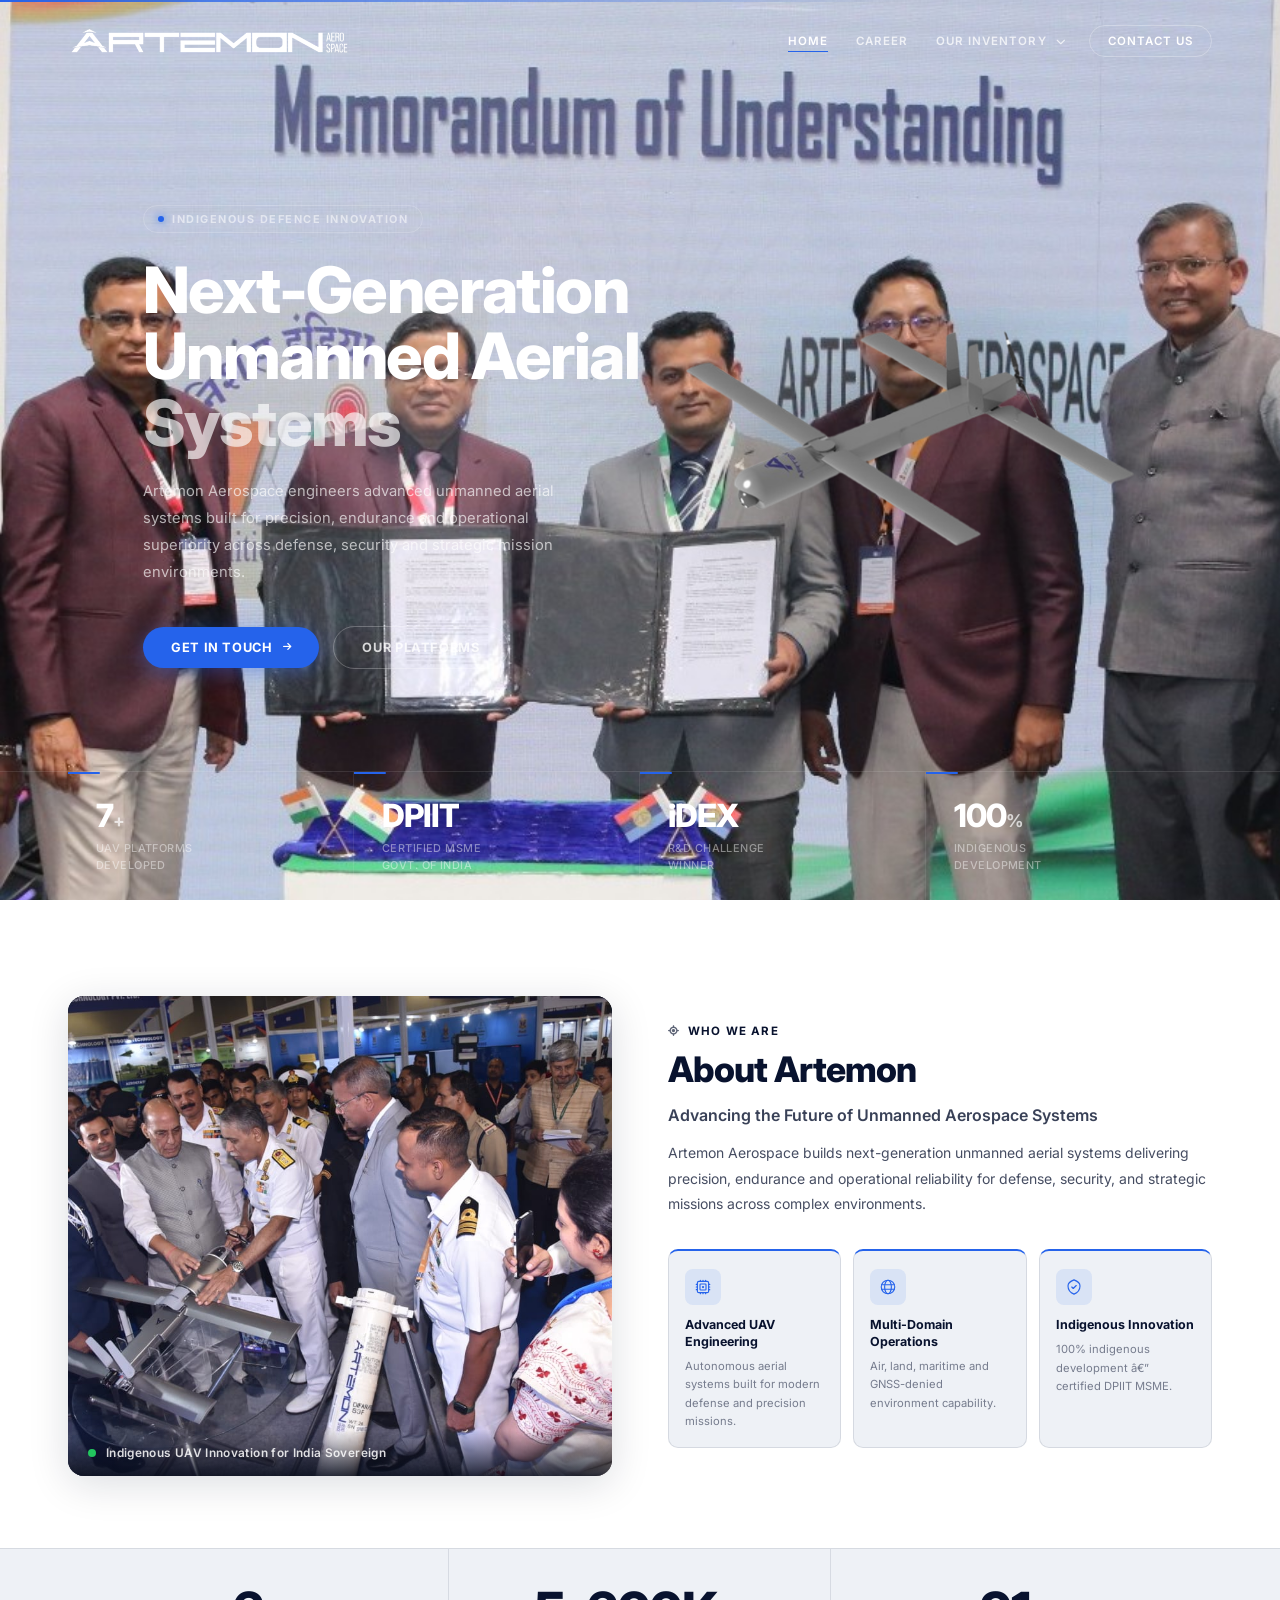
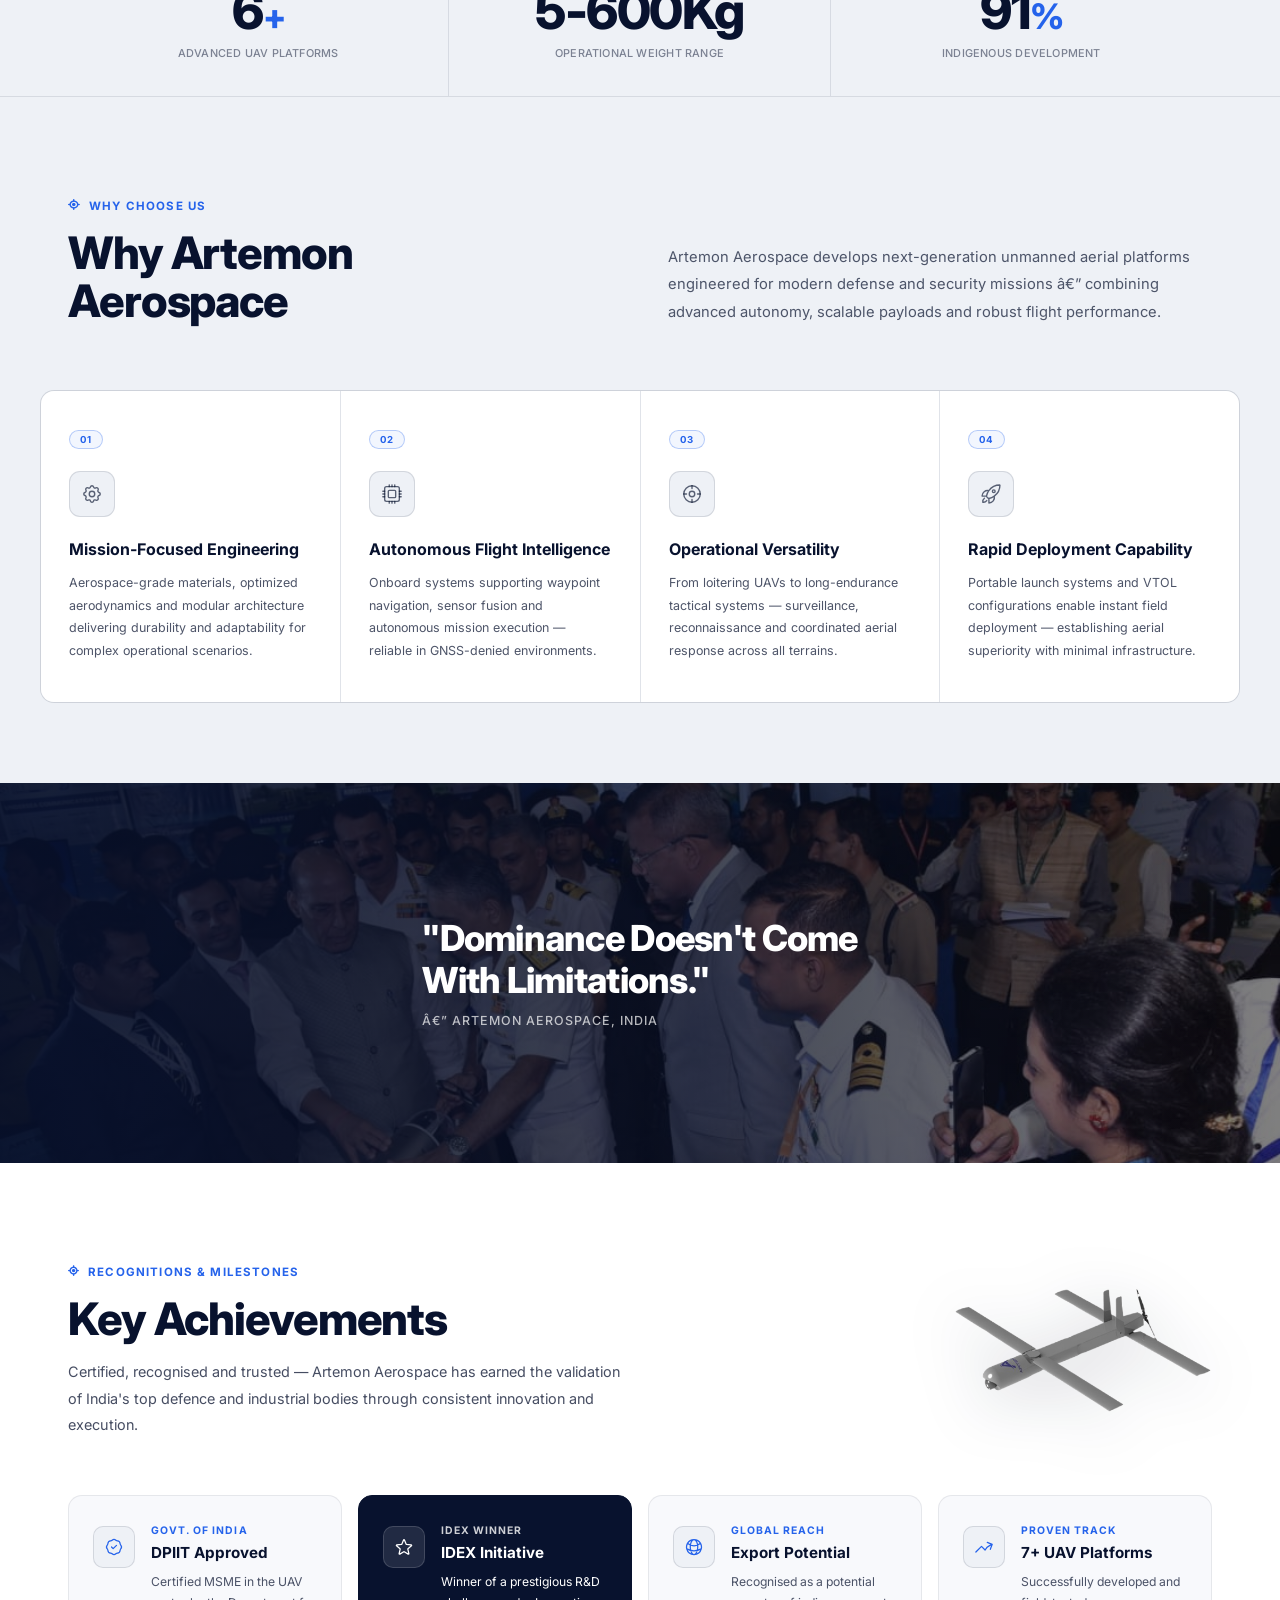
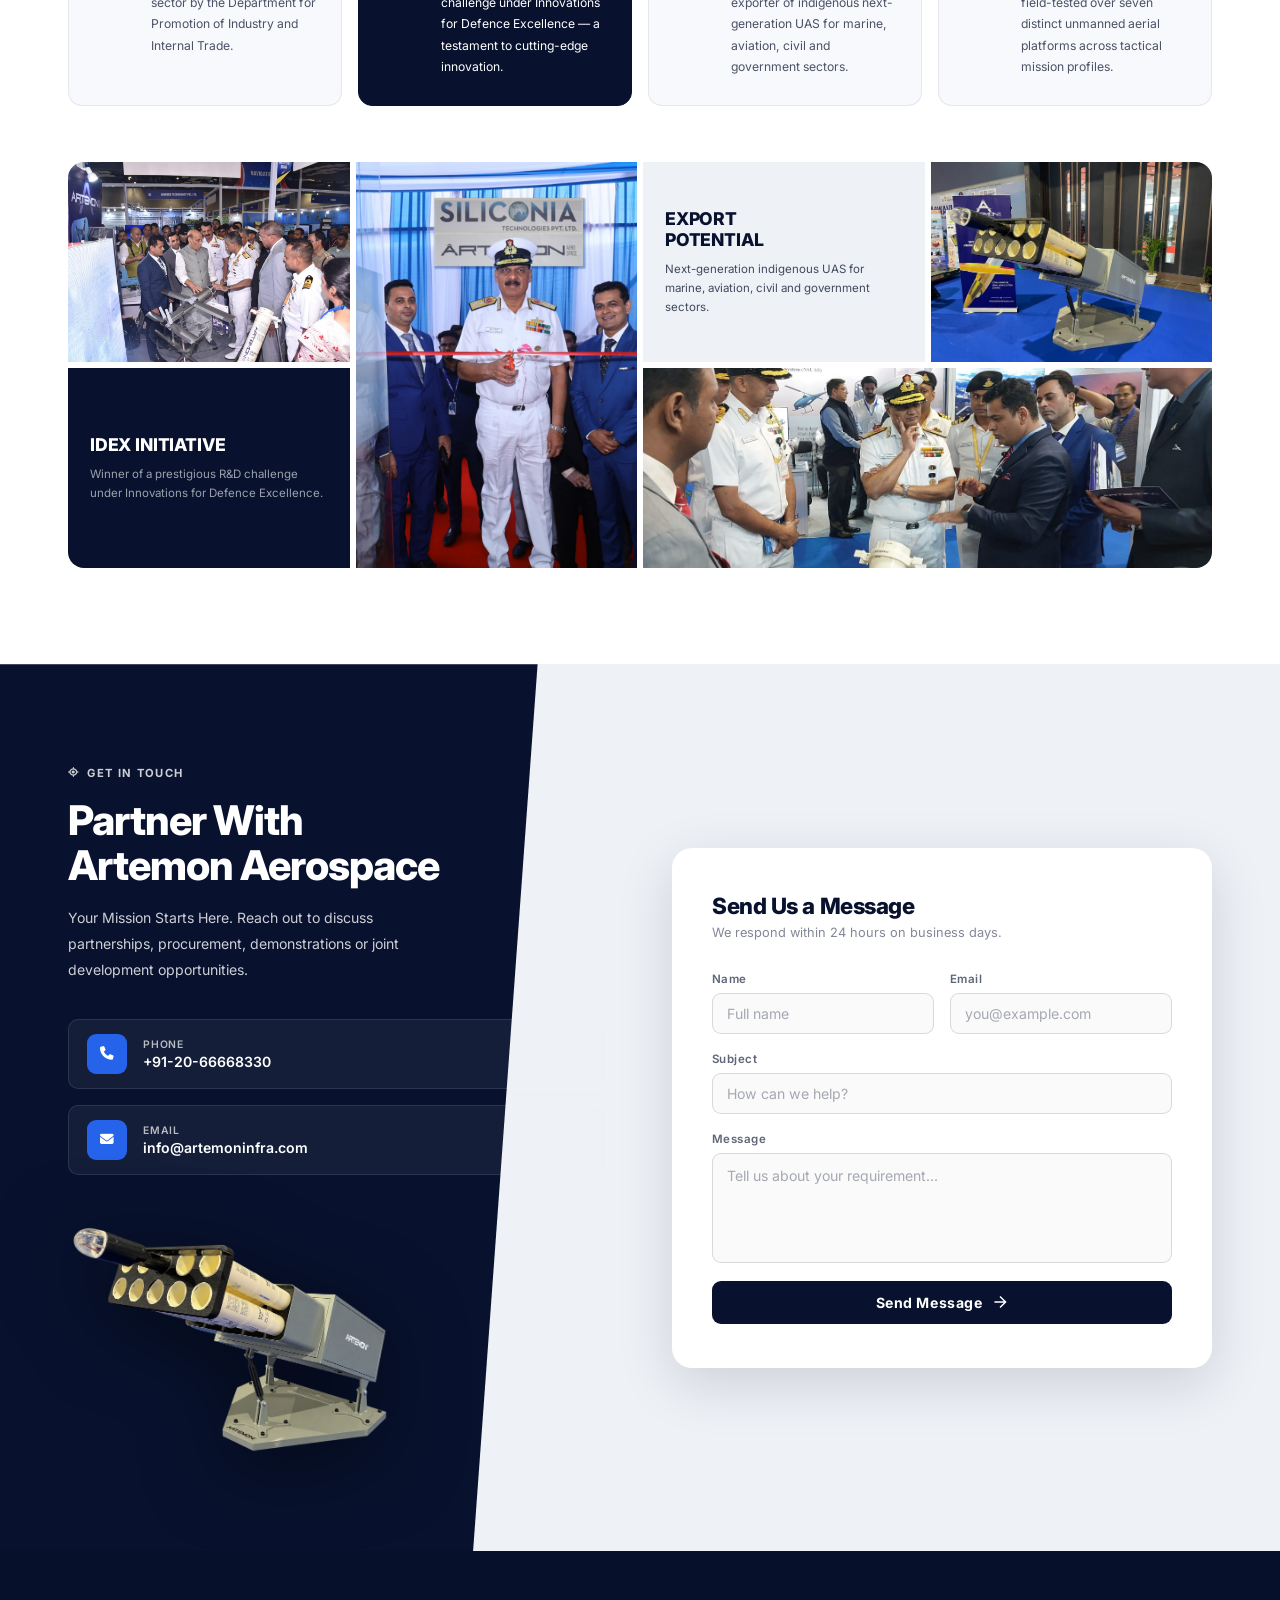
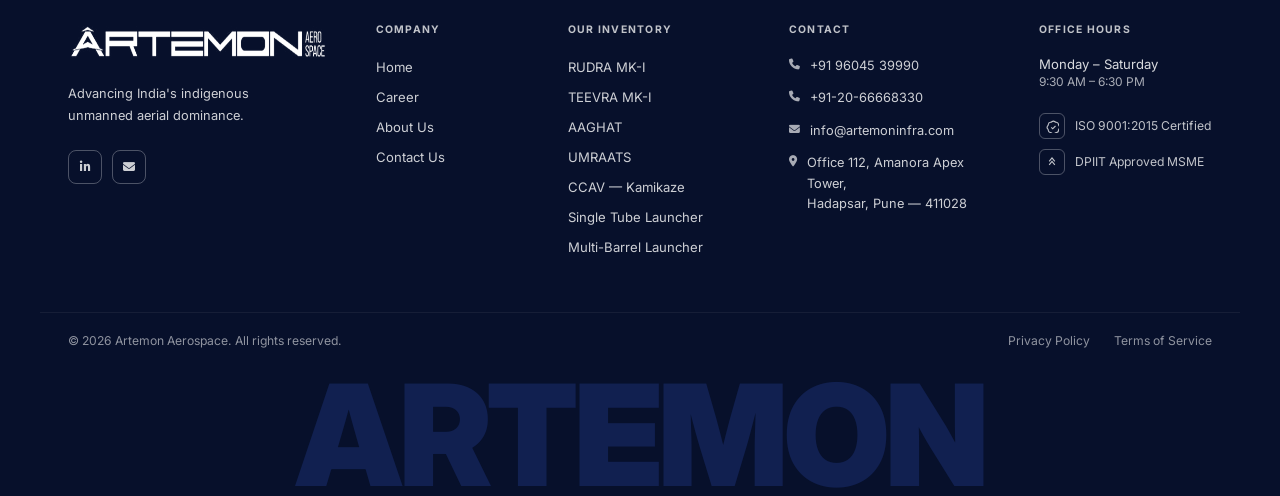
==== index.html @ fd41c972 "upload all data" ====
﻿<!DOCTYPE html>
<html lang="en">
<head>
  <meta charset="UTF-8">
  <meta name="viewport" content="width=device-width, initial-scale=1.0">
  <title>Artemon Aerospace â€“ Dominance Doesn't come with Limitations</title>
  <link rel="stylesheet" href="style.css">
  <link rel="stylesheet" href="https://cdn.jsdelivr.net/npm/swiper@11/swiper-bundle.min.css">
  <link rel="stylesheet" href="https://cdnjs.cloudflare.com/ajax/libs/font-awesome/6.5.0/css/all.min.css">
  <link href="https://fonts.googleapis.com/css2?family=Inter:wght@300;400;500;600;700;800&display=swap" rel="stylesheet">
</head>
<body>

  <!-- =========================================
       HEADER
       ========================================= -->
  <header class="site-header" id="siteHeader">

    <!-- Thin accent stripe at very top -->
    <div class="header-stripe"></div>

    <div class="container header-inner">

      <!-- Logo â€” always white version on dark header -->
      <a href="#home" class="site-logo">
        <img src="assets/images/logo-white.png"
             alt="Artemon Aerospace"
             onerror="this.src='assets/images/logo-light.png'">
      </a>

      <!-- Hamburger (mobile) -->
      <button class="hamburger" id="hamburger" aria-label="Toggle navigation">
        <span></span>
        <span></span>
        <span></span>
      </button>

      <nav class="main-nav">
        <ul class="nav-list" id="navList">
          <li><a href="#home"    class="nav-a active">HOME</a></li>
          <li><a href="#"        class="nav-a">CAREER</a></li>
          <li class="has-drop">
            <a href="#" class="nav-a drop-trigger">
              OUR INVENTORY <i class="fas fa-chevron-down"></i>
            </a>
            <ul class="drop-menu">
              <li><a href="#">TEEVRA MK â€“ I</a></li>
              <li><a href="#">RUDRA MK-I</a></li>
              <li><a href="#">SINGLE TUBE PNEUMATIC LAUNCHER</a></li>
              <li><a href="#">MULTI-BARREL PNEUMATIC LAUNCHER</a></li>
              <li><a href="#">AAGHAT | 50 KG Electric VTOL UAV</a></li>
              <li><a href="#">UMRAATS</a></li>
              <li><a href="#">CCAV â€“ Kamikaze</a></li>
            </ul>
          </li>
          <li><a href="#contact" class="nav-a nav-a--cta">CONTACT US</a></li>
        </ul>
      </nav>

    </div>
  </header>

  <!-- =========================================
       HERO BANNER
       ========================================= -->
  <section class="hero" id="home">

    <!-- Background photo + layered cinematic veil -->
    <div class="hero-bg">
      <img src="https://images.unsplash.com/photo-1506905925346-21bda4d32df4?w=1920&q=85&auto=format&fit=crop"
           alt="" class="hero-bg-img"
           onerror="this.src='assets/images/hero-bg.jpg'">
      <div class="hero-veil"></div>
      <!-- <div class="hero-scanlines" aria-hidden="true"></div> -->
    </div>

    <!-- Main content row -->
    <div class="container hero-body">
      <div class="hero-text">

        <!-- Eyebrow chip â€” defense badge style -->
        <div class="hero-eyebrow">
          <span class="hero-eyebrow-dot"></span>
          INDIGENOUS DEFENCE INNOVATION
        </div>

        <h1 class="hero-h1">
          Next-Generation<br>
          Unmanned Aerial<br>
          <em>Systems</em>
        </h1>

        <p class="hero-desc">
          Artemon Aerospace engineers advanced unmanned aerial systems built for
          precision, endurance and operational superiority across defense,
          security and strategic mission environments.
        </p>

        <div class="hero-actions">
          <a href="#contact" class="hero-cta hero-cta--primary">
            Get In Touch <i class="fas fa-arrow-right"></i>
          </a>
          <a href="#about" class="hero-cta hero-cta--ghost">
            Our Platforms
          </a>
        </div>

      </div>

      <!-- Drone image â€” right side -->
      <div class="hero-drone" aria-hidden="true">
        <img src="assets/images/teevra-drone.png"
             alt="" onerror="this.style.opacity='0'">
      </div>
    </div>

    <!-- Trust stat bar â€” bottom of banner (Swiper on mobile) -->
    <div class="trust-bar">
      <div class="container">
        <div class="swiper trust-swiper">
          <div class="swiper-wrapper trust-grid">

            <div class="swiper-slide trust-item">
              <div class="trust-metric">7<span class="trust-sup">+</span></div>
              <div class="trust-label">UAV Platforms<br>Developed</div>
            </div>

            <div class="swiper-slide trust-item">
              <div class="trust-metric">DPIIT</div>
              <div class="trust-label">Certified MSME<br>Govt. of India</div>
            </div>

            <div class="swiper-slide trust-item">
              <div class="trust-metric">iDEX</div>
              <div class="trust-label">R&amp;D Challenge<br>Winner</div>
            </div>

            <div class="swiper-slide trust-item">
              <div class="trust-metric">100<span class="trust-sup">%</span></div>
              <div class="trust-label">Indigenous<br>Development</div>
            </div>

          </div>
        </div>
      </div>
    </div>

  </section>
  <!-- /hero -->


  <!-- =========================================
       ABOUT SECTION â€” Redesigned
       ========================================= -->
  <section class="about" id="about">
    <div class="container about-wrap">

      <!-- â”€â”€ LEFT: Video column â”€â”€ -->
      <div class="about-media">
        <div class="about-video-card">

          <!-- HTML5 video: autoplay + muted + loop -->
          <video class="about-video"
                 autoplay muted loop playsinline
                 poster="assets/images/why-raksha-mantri.jpg">
            <source src="assets/videos/tube-launcher.mp4" type="video/mp4">
            <!-- fallback image if video fails -->
            <img src="assets/images/why-raksha-mantri.jpg" alt="Artemon UAV Demo">
          </video>

          <!-- Badge overlay â€” bottom of video -->
          <div class="about-vid-badge">
            <span class="vid-badge-dot"></span>
            Indigenous UAV Innovation for India Sovereign
          </div>

        </div>
      </div><!-- /about-media -->


      <!-- â”€â”€ RIGHT: Content column â”€â”€ -->
      <div class="about-content">

        <div class="about-label">
          <i class="fas fa-location-crosshairs"></i>
          <span>Who We Are</span>
        </div>

        <h2 class="about-h2">About Artemon</h2>

        <h3 class="about-tagline">Advancing the Future of Unmanned Aerospace Systems</h3>

        <p class="about-body">Artemon Aerospace builds next-generation unmanned aerial systems delivering precision, endurance and operational reliability for defense, security, and strategic missions across complex environments.</p>

        <!-- 3 feature mini-cards in a grid -->
        <div class="about-cards">

          <div class="about-card">
            <div class="about-card-ico">
              <svg viewBox="0 0 24 24" fill="none" stroke="currentColor" stroke-width="1.5" stroke-linecap="round" stroke-linejoin="round">
                <rect x="4.5" y="4.5" width="15" height="15" rx="2"/>
                <path d="M8.5 4.5V3M12 4.5V3M15.5 4.5V3M8.5 21v-1.5M12 21v-1.5M15.5 21v-1.5M4.5 8.5H3M4.5 12H3M4.5 15.5H3M21 8.5h-1.5M21 12h-1.5M21 15.5h-1.5"/>
                <rect x="8" y="8" width="8" height="8" rx="1"/>
                <circle cx="12" cy="12" r="1.5" fill="currentColor" stroke="none"/>
              </svg>
            </div>
            <h5>Advanced UAV Engineering</h5>
            <p>Autonomous aerial systems built for modern defense and precision missions.</p>
          </div>

          <div class="about-card">
            <div class="about-card-ico">
              <svg viewBox="0 0 24 24" fill="none" stroke="currentColor" stroke-width="1.5" stroke-linecap="round" stroke-linejoin="round">
                <circle cx="12" cy="12" r="9"/>
                <path d="M12 3c2.485 0 4.5 4.03 4.5 9s-2.015 9-4.5 9-4.5-4.03-4.5-9 2.015-9 4.5-9z"/>
                <path d="M3.6 9h16.8M3.6 15h16.8"/>
              </svg>
            </div>
            <h5>Multi-Domain Operations</h5>
            <p>Air, land, maritime and GNSS-denied environment capability.</p>
          </div>

          <div class="about-card">
            <div class="about-card-ico">
              <svg viewBox="0 0 24 24" fill="none" stroke="currentColor" stroke-width="1.5" stroke-linecap="round" stroke-linejoin="round">
                <path d="M12 2.5C12 2.5 4 5.5 4 10.5c0 5 3.5 9 8 11 4.5-2 8-6 8-11 0-5-8-8-8-8z"/>
                <path d="M9 12l2 2 4-4"/>
              </svg>
            </div>
            <h5>Indigenous Innovation</h5>
            <p>100% indigenous development â€” certified DPIIT MSME.</p>
          </div>

        </div><!-- /about-cards -->

      </div><!-- /about-content -->

    </div><!-- /about-wrap -->

    <!-- â”€â”€ STATS ROW â”€â”€ -->
    <div class="about-stats-bar">
      <div class="container about-stats-grid">

        <div class="stat-item">
          <div class="stat-val">
            <span class="stat-num" data-target="7">7</span><span class="stat-unit">+</span>
          </div>
          <p>Advanced UAV Platforms</p>
        </div>

        <div class="stat-item">
          <div class="stat-val stat-text">5-600Kg</div>
          <p>Operational Weight Range</p>
        </div>

        <div class="stat-item">
          <div class="stat-val">
            <span class="stat-num" data-target="100">100</span><span class="stat-unit">%</span>
          </div>
          <p>Indigenous Development</p>
        </div>

      </div>
    </div>

  </section>
  <!-- /about -->


  <!-- =========================================
       WHY ARTEMON AEROSPACE â€” Redesigned
       ========================================= -->
  <section class="why" id="why">

    <!-- â”€â”€ Section header: H2 left | description right â”€â”€ -->
    <div class="container why-header">
      <div class="why-header-left">
        <div class="why-label">
          <i class="fas fa-location-crosshairs"></i>
          <span>Why Choose Us</span>
        </div>
        <h2 class="why-h2">Why Artemon<br>Aerospace</h2>
      </div>
      <div class="why-header-right">
        <p>Artemon Aerospace develops next-generation unmanned aerial platforms engineered for modern defense and security missions â€” combining advanced autonomy, scalable payloads and robust flight performance.</p>
      </div>
    </div>

    <!-- â”€â”€ 4 feature cards in horizontal row â”€â”€ -->
    <div class="container why-container">
      <div class="swiper why-swiper">
        <div class="swiper-wrapper why-cards">

          <div class="swiper-slide why-card">
            <span class="why-card-num">01</span>
            <div class="why-card-ico">
              <svg viewBox="0 0 24 24" fill="none" stroke="currentColor" stroke-width="1.5" stroke-linecap="round" stroke-linejoin="round">
                <path d="M10.325 4.317c.426-1.756 2.924-1.756 3.35 0a1.724 1.724 0 002.573 1.066c1.543-.94 3.31.826 2.37 2.37a1.724 1.724 0 001.065 2.572c1.756.426 1.756 2.924 0 3.35a1.724 1.724 0 00-1.066 2.573c.94 1.543-.826 3.31-2.37 2.37a1.724 1.724 0 00-2.572 1.065c-.426 1.756-2.924 1.756-3.35 0a1.724 1.724 0 00-2.573-1.066c-1.543.94-3.31-.826-2.37-2.37a1.724 1.724 0 00-1.065-2.572c-1.756-.426-1.756-2.924 0-3.35a1.724 1.724 0 001.066-2.573c-.94-1.543.826-3.31 2.37-2.37.996.608 2.296.07 2.572-1.065z"/>
                <circle cx="12" cy="12" r="3"/>
              </svg>
            </div>
            <h4>Mission-Focused Engineering</h4>
            <p>Aerospace-grade materials, optimized aerodynamics and modular architecture delivering durability and adaptability for complex operational scenarios.</p>
          </div>

          <div class="swiper-slide why-card">
            <span class="why-card-num">02</span>
            <div class="why-card-ico">
              <svg viewBox="0 0 24 24" fill="none" stroke="currentColor" stroke-width="1.5" stroke-linecap="round" stroke-linejoin="round">
                <rect x="4" y="4" width="16" height="16" rx="2"/>
                <rect x="8" y="8" width="8" height="8" rx="1"/>
                <path d="M9 4V2M12 4V2M15 4V2M9 22v-2M12 22v-2M15 22v-2M4 9H2M4 12H2M4 15H2M22 9h-2M22 12h-2M22 15h-2"/>
              </svg>
            </div>
            <h4>Autonomous Flight Intelligence</h4>
            <p>Onboard systems supporting waypoint navigation, sensor fusion and autonomous mission execution — reliable in GNSS-denied environments.</p>
          </div>

          <div class="swiper-slide why-card">
            <span class="why-card-num">03</span>
            <div class="why-card-ico">
              <svg viewBox="0 0 24 24" fill="none" stroke="currentColor" stroke-width="1.5" stroke-linecap="round" stroke-linejoin="round">
                <circle cx="12" cy="12" r="9"/>
                <circle cx="12" cy="12" r="3"/>
                <path d="M12 3v3M12 18v3M3 12h3M18 12h3"/>
              </svg>
            </div>
            <h4>Operational Versatility</h4>
            <p>From loitering UAVs to long-endurance tactical systems — surveillance, reconnaissance and coordinated aerial response across all terrains.</p>
          </div>

          <div class="swiper-slide why-card">
            <span class="why-card-num">04</span>
            <div class="why-card-ico">
              <svg viewBox="0 0 24 24" fill="none" stroke="currentColor" stroke-width="1.5" stroke-linecap="round" stroke-linejoin="round">
                <path d="M15.59 14.37a6 6 0 01-5.84 7.38v-4.82m5.84-2.56a14.98 14.98 0 006.16-12.12A14.98 14.98 0 009.631 8.41m5.96 5.96a14.926 14.926 0 01-5.841 2.58m-.119-8.54a6 6 0 00-7.381 5.84h4.819m2.562-5.84a14.927 14.927 0 00-2.58 5.84m2.699 2.7c-.103.021-.207.041-.311.06a15.09 15.09 0 01-2.448-2.448 14.9 14.9 0 01.06-.312m-2.24 2.39a4.493 4.493 0 00-1.757 4.306 4.493 4.493 0 004.306-1.758M16.5 9a1.5 1.5 0 11-3 0 1.5 1.5 0 013 0z"/>
              </svg>
            </div>
            <h4>Rapid Deployment Capability</h4>
            <p>Portable launch systems and VTOL configurations enable instant field deployment — establishing aerial superiority with minimal infrastructure.</p>
          </div>

        </div><!-- /swiper-wrapper -->
      </div><!-- /why-swiper -->
    </div><!-- /container -->

    <!-- â”€â”€ Full-width dramatic photo strip â”€â”€ -->
    <div class="why-photo-strip">
      <img
        src="assets/images/why-raksha-mantri.jpg"
        alt="Artemon Aerospace â€” Defence Demo"
        onerror="this.src='assets/images/hero-bg-fallback.jpg'">
      <div class="why-strip-overlay">
        <div class="container why-strip-content">
          <blockquote class="why-quote">
            "Dominance Doesn't Come<br>With Limitations."
          </blockquote>
          <p class="why-quote-sub">â€” Artemon Aerospace, India</p>
        </div>
      </div>
    </div>

  </section>
  <!-- /why -->


  <!-- =========================================
       KEY ACHIEVEMENTS
       ========================================= -->
  <section class="achieve" id="achievements">
    <div class="container achieve-header">
      <div class="achieve-header-left">
        <div class="achieve-label">
          <i class="fas fa-location-crosshairs"></i>
          <span>Recognitions &amp; Milestones</span>
        </div>
        <h2 class="achieve-h2">Key Achievements</h2>
        <p class="achieve-desc">Certified, recognised and trusted — Artemon Aerospace has earned the validation of India's top defence and industrial bodies through consistent innovation and execution.</p>
      </div>
      <div class="achieve-header-right" aria-hidden="true">
        <img class="achieve-drone"
             src="assets/images/teevra-drone.png"
             alt="TEEVRA UAV"
             onerror="this.style.opacity='0'">
      </div>
    </div>

    <!-- Achievement highlight cards -->
    <div class="container achieve-cards">

      <div class="achieve-card">
        <div class="achieve-card-ico">
          <svg viewBox="0 0 24 24" fill="none" stroke="currentColor" stroke-width="1.5" stroke-linecap="round" stroke-linejoin="round">
            <path d="M9 12l2 2 4-4M7.835 4.697a3.42 3.42 0 001.946-.806 3.42 3.42 0 014.438 0 3.42 3.42 0 001.946.806 3.42 3.42 0 013.138 3.138 3.42 3.42 0 00.806 1.946 3.42 3.42 0 010 4.438 3.42 3.42 0 00-.806 1.946 3.42 3.42 0 01-3.138 3.138 3.42 3.42 0 00-1.946.806 3.42 3.42 0 01-4.438 0 3.42 3.42 0 00-1.946-.806 3.42 3.42 0 01-3.138-3.138 3.42 3.42 0 00-.806-1.946 3.42 3.42 0 010-4.438 3.42 3.42 0 00.806-1.946 3.42 3.42 0 013.138-3.138z"/>
          </svg>
        </div>
        <div class="achieve-card-body">
          <div class="achieve-card-tag">Govt. of India</div>
          <h4>DPIIT Approved</h4>
          <p>Certified MSME in the UAV sector by the Department for Promotion of Industry and Internal Trade.</p>
        </div>
      </div>

      <div class="achieve-card achieve-card--accent">
        <div class="achieve-card-ico">
          <svg viewBox="0 0 24 24" fill="none" stroke="currentColor" stroke-width="1.5" stroke-linecap="round" stroke-linejoin="round">
            <path d="M11.48 3.499a.562.562 0 011.04 0l2.125 5.111a.563.563 0 00.475.345l5.518.442c.499.04.701.663.321.988l-4.204 3.602a.563.563 0 00-.182.557l1.285 5.385a.562.562 0 01-.84.61l-4.725-2.885a.563.563 0 00-.586 0L6.982 20.54a.562.562 0 01-.84-.61l1.285-5.386a.562.562 0 00-.182-.557l-4.204-3.602a.563.563 0 01.321-.988l5.518-.442a.563.563 0 00.475-.345L11.48 3.5z"/>
          </svg>
        </div>
        <div class="achieve-card-body">
          <div class="achieve-card-tag">iDEX Winner</div>
          <h4 style="color: white;">IDEX Initiative</h4>
          <p style="color: white;"> Winner of a prestigious R&amp;D challenge under Innovations for Defence Excellence — a testament to cutting-edge innovation.</p>
        </div>
      </div>

      <div class="achieve-card">
        <div class="achieve-card-ico">
          <svg viewBox="0 0 24 24" fill="none" stroke="currentColor" stroke-width="1.5" stroke-linecap="round" stroke-linejoin="round">
            <path d="M12 21a9.004 9.004 0 008.716-6.747M12 21a9.004 9.004 0 01-8.716-6.747M12 21c2.485 0 4.5-4.03 4.5-9S14.485 3 12 3m0 18c-2.485 0-4.5-4.03-4.5-9S9.515 3 12 3m0 0a8.997 8.997 0 017.843 4.582M12 3a8.997 8.997 0 00-7.843 4.582m15.686 0A11.953 11.953 0 0112 10.5c-2.998 0-5.74-1.1-7.843-2.918m15.686 0A8.959 8.959 0 0121 12c0 .778-.099 1.533-.284 2.253m0 0A17.919 17.919 0 0112 16.5c-3.162 0-6.133-.815-8.716-2.247m0 0A9.015 9.015 0 013 12c0-1.605.42-3.113 1.157-4.418"/>
          </svg>
        </div>
        <div class="achieve-card-body">
          <div class="achieve-card-tag">Global Reach</div>
          <h4>Export Potential</h4>
          <p>Recognised as a potential exporter of indigenous next-generation UAS for marine, aviation, civil and government sectors.</p>
        </div>
      </div>

      <div class="achieve-card">
        <div class="achieve-card-ico">
          <svg viewBox="0 0 24 24" fill="none" stroke="currentColor" stroke-width="1.5" stroke-linecap="round" stroke-linejoin="round">
            <path d="M2.25 18L9 11.25l4.306 4.307a11.95 11.95 0 015.814-5.519l2.74-1.22m0 0l-5.94-2.28m5.94 2.28l-2.28 5.941"/>
          </svg>
        </div>
        <div class="achieve-card-body">
          <div class="achieve-card-tag">Proven Track</div>
          <h4>7+ UAV Platforms</h4>
          <p>Successfully developed and field-tested over seven distinct unmanned aerial platforms across tactical mission profiles.</p>
        </div>
      </div>

    </div><!-- /achieve-cards -->

    <!-- Photo mosaic -->
    <div class="container achieve-mosaic-wrap">
      <div class="achieve-mosaic">

        <div class="am-cell am-cell-1">
          <img src="assets/images/achievement-mou.jpg"
               alt="Memorandum of Understanding"
               onerror="this.src='assets/images/hero-bg-fallback.jpg'">
        </div>

        <div class="am-cell am-cell-2 am-dark">
          <h4>IDEX INITIATIVE</h4>
          <p>Winner of a prestigious R&amp;D challenge under Innovations for Defence Excellence.</p>
        </div>

        <div class="am-cell am-cell-3">
          <img src="assets/images/achievement-event.jpg"
               alt="Artemon Event"
               onerror="this.src='assets/images/hero-bg-fallback.jpg'">
        </div>

        <div class="am-cell am-cell-4 am-light">
          <h4>EXPORT<br>POTENTIAL</h4>
          <p>Next-generation indigenous UAS for marine, aviation, civil and government sectors.</p>
        </div>

        <div class="am-cell am-cell-5">
          <img src="assets/images/achievement-launcher-navy.jpg"
               alt="Multi-Barrel Launcher Navy Expo"
               onerror="this.style.opacity='0'">
        </div>

        <div class="am-cell am-cell-6">
          <img src="assets/images/achievement-vice-admiral.jpg"
               alt="Visit of Vice Admiral Navy Demo"
               onerror="this.src='assets/images/why-raksha-mantri.jpg'">
        </div>

      </div>
    </div><!-- /achieve-mosaic-wrap -->

  </section>
  <!-- /achievements -->


  <!-- =========================================
       CONTACT
       ========================================= -->
  <section class="contact" id="contact">
    <div class="contact-bg-strip" aria-hidden="true"></div>

    <div class="container contact-wrap">

      <!-- LEFT: brand info + UAV -->
      <div class="contact-left">

        <div class="contact-eyebrow">
          <i class="fas fa-location-crosshairs"></i>
          <span>Get In Touch</span>
        </div>
        <h2 class="contact-h2">Partner With<br>Artemon Aerospace</h2>
        <p class="contact-sub">Your Mission Starts Here. Reach out to discuss partnerships, procurement, demonstrations or joint development opportunities.</p>

        <!-- Contact details -->
        <div class="contact-details">
          <a href="tel:+912066668330" class="contact-item">
            <div class="contact-ico"><i class="fas fa-phone"></i></div>
            <div class="contact-info">
              <span class="contact-info-label">Phone</span>
              <span class="contact-info-val">+91-20-66668330</span>
            </div>
          </a>
          <a href="mailto:info@artemoninfra.com" class="contact-item">
            <div class="contact-ico"><i class="fas fa-envelope"></i></div>
            <div class="contact-info">
              <span class="contact-info-label">Email</span>
              <span class="contact-info-val">info@artemoninfra.com</span>
            </div>
          </a>
        </div>

        <!-- UAV graphic -->
        <div class="contact-img-wrap" aria-hidden="true">
          <img src="assets/images/contact-uav.png"
               alt="Artemon UAV System"
               class="contact-uav-img"
               onerror="this.src='assets/images/teevra-drone.png'">
        </div>

      </div><!-- /contact-left -->

      <!-- RIGHT: form card -->
      <div class="contact-right">
        <div class="contact-form-card">

          <div class="contact-form-header">
            <h3 class="contact-form-title">Send Us a Message</h3>
            <p class="contact-form-sub">We respond within 24 hours on business days.</p>
          </div>

          <form id="contactForm" novalidate>

            <div class="cf-row cf-row--2">
              <div class="cf-group">
                <label class="cf-label" for="cf-name">Name</label>
                <input id="cf-name" class="cf-input" type="text" name="name" placeholder="Full name" required>
              </div>
              <div class="cf-group">
                <label class="cf-label" for="cf-email">Email</label>
                <input id="cf-email" class="cf-input" type="email" name="email" placeholder="you@example.com" required>
              </div>
            </div>

            <div class="cf-group">
              <label class="cf-label" for="cf-subject">Subject</label>
              <input id="cf-subject" class="cf-input" type="text" name="subject" placeholder="How can we help?" required>
            </div>

            <div class="cf-group">
              <label class="cf-label" for="cf-message">Message</label>
              <textarea id="cf-message" class="cf-input cf-textarea" name="message" placeholder="Tell us about your requirement..." required></textarea>
            </div>

            <!-- Honeypot -->
            <input type="text" name="company" style="display:none" tabindex="-1" autocomplete="off">

            <button type="submit" class="cf-submit" id="cfSubmit">
              <span class="cf-btn-text">Send Message</span>
              <svg class="cf-btn-ico" viewBox="0 0 20 20" fill="none" stroke="currentColor" stroke-width="1.8"><path d="M3 10h14M10 3l7 7-7 7"/></svg>
            </button>

            <div class="cf-msg cf-success" id="cfSuccess">
              <svg viewBox="0 0 20 20" fill="none" stroke="currentColor" stroke-width="2"><circle cx="10" cy="10" r="8"/><path d="M7 10l2 2 4-4"/></svg>
              Message sent successfully. We'll be in touch soon.
            </div>
            <div class="cf-msg cf-error" id="cfError">
              <svg viewBox="0 0 20 20" fill="none" stroke="currentColor" stroke-width="2"><circle cx="10" cy="10" r="8"/><path d="M10 6v4M10 14h.01"/></svg>
              Something went wrong. Please try again.
            </div>

          </form>
        </div>
      </div><!-- /contact-right -->

    </div>
  </section>
  <!-- /contact -->



  <!-- =========================================
       FOOTER
       ========================================= -->
  <footer class="site-footer" id="footer">

    <!-- Main columns -->
    <div class="container footer-main">

      <!-- Col 1: Brand (never collapses) -->
      <div class="footer-col footer-brand">
        <a href="#home" class="footer-logo-link">
          <img src="assets/images/logo-white.png"
               alt="Artemon Aerospace"
               class="footer-logo"
               onerror="this.src='assets/images/logo-light.png'">
        </a>
        <p class="footer-tagline">Advancing India's indigenous<br>unmanned aerial dominance.</p>
        <div class="footer-socials">
          <a href="#" class="footer-social-btn" aria-label="LinkedIn">
            <i class="fa-brands fa-linkedin-in"></i>
          </a>
          <a href="mailto:info@artemoninfra.com" class="footer-social-btn" aria-label="Email">
            <i class="fas fa-envelope"></i>
          </a>
        </div>
      </div>

      <!-- Col 2: Company -->
      <div class="footer-col footer-accordion">
        <button class="footer-col-title footer-acc-btn" aria-expanded="false">
          Company
          <svg class="footer-acc-ico" viewBox="0 0 16 16" fill="none" stroke="currentColor" stroke-width="2"><path d="M4 6l4 4 4-4"/></svg>
        </button>
        <div class="footer-acc-body">
          <ul class="footer-links">
            <li><a href="#home">Home</a></li>
            <li><a href="#">Career</a></li>
            <li><a href="#about">About Us</a></li>
            <li><a href="#contact">Contact Us</a></li>
          </ul>
        </div>
      </div>

      <!-- Col 3: Our Inventory -->
      <div class="footer-col footer-accordion">
        <button class="footer-col-title footer-acc-btn" aria-expanded="false">
          Our Inventory
          <svg class="footer-acc-ico" viewBox="0 0 16 16" fill="none" stroke="currentColor" stroke-width="2"><path d="M4 6l4 4 4-4"/></svg>
        </button>
        <div class="footer-acc-body">
          <ul class="footer-links">
            <li><a href="#">RUDRA MK-I</a></li>
            <li><a href="#">TEEVRA MK-I</a></li>
            <li><a href="#">AAGHAT</a></li>
            <li><a href="#">UMRAATS</a></li>
            <li><a href="#">CCAV &mdash; Kamikaze</a></li>
            <li><a href="#">Single Tube Launcher</a></li>
            <li><a href="#">Multi-Barrel Launcher</a></li>
          </ul>
        </div>
      </div>

      <!-- Col 4: Contact Info -->
      <div class="footer-col footer-accordion">
        <button class="footer-col-title footer-acc-btn" aria-expanded="false">
          Contact
          <svg class="footer-acc-ico" viewBox="0 0 16 16" fill="none" stroke="currentColor" stroke-width="2"><path d="M4 6l4 4 4-4"/></svg>
        </button>
        <div class="footer-acc-body">
          <ul class="footer-contact-list">
            <li>
              <i class="fas fa-phone"></i>
              <span>+91 96045 39990</span>
            </li>
            <li>
              <i class="fas fa-phone"></i>
              <span>+91-20-66668330</span>
            </li>
            <li>
              <i class="fas fa-envelope"></i>
              <a href="mailto:info@artemoninfra.com">info@artemoninfra.com</a>
            </li>
            <li>
              <i class="fas fa-location-dot"></i>
              <span>Office 112, Amanora Apex Tower,<br>Hadapsar, Pune &mdash; 411028</span>
            </li>
          </ul>
        </div>
      </div>

      <!-- Col 5: Working Hours + Cert -->
      <div class="footer-col footer-accordion">
        <button class="footer-col-title footer-acc-btn" aria-expanded="false">
          Office Hours
          <svg class="footer-acc-ico" viewBox="0 0 16 16" fill="none" stroke="currentColor" stroke-width="2"><path d="M4 6l4 4 4-4"/></svg>
        </button>
        <div class="footer-acc-body">
          <p class="footer-hours">
            <span class="footer-hours-days">Monday &ndash; Saturday</span>
            <span class="footer-hours-time">9:30 AM &ndash; 6:30 PM</span>
          </p>
          <div class="footer-cert">
            <div class="footer-cert-ico">
              <svg viewBox="0 0 20 20" fill="none" stroke="currentColor" stroke-width="1.6"><path d="M9 12l2 2 4-4M7.835 4.697a3.42 3.42 0 001.946-.806 3.42 3.42 0 014.438 0 3.42 3.42 0 001.946.806 3.42 3.42 0 013.138 3.138 3.42 3.42 0 00.806 1.946 3.42 3.42 0 010 4.438 3.42 3.42 0 00-.806 1.946 3.42 3.42 0 01-3.138 3.138 3.42 3.42 0 00-1.946.806 3.42 3.42 0 01-4.438 0 3.42 3.42 0 00-1.946-.806 3.42 3.42 0 01-3.138-3.138 3.42 3.42 0 00-.806-1.946 3.42 3.42 0 010-4.438 3.42 3.42 0 00.806-1.946 3.42 3.42 0 013.138-3.138z"/></svg>
            </div>
            <span>ISO 9001:2015 Certified</span>
          </div>
          <div class="footer-cert">
            <div class="footer-cert-ico">
              <svg viewBox="0 0 20 20" fill="none" stroke="currentColor" stroke-width="1.6"><path d="M6 9l4-5 4 5M6 14l4-5 4 5"/></svg>
            </div>
            <span>DPIIT Approved MSME</span>
          </div>
        </div>
      </div>

    </div><!-- /footer-main -->

    <!-- Bottom bar -->
    <div class="footer-bottom">
      <div class="container footer-bottom-inner">
        <p class="footer-copy">&copy; 2026 Artemon Aerospace. All rights reserved.</p>
        <div class="footer-bottom-links">
          <a href="#">Privacy Policy</a>
          <a href="#">Terms of Service</a>
        </div>
      </div>
    </div>

    <!-- Visible brand wordmark below footer -->
    <div class="footer-wordmark" aria-hidden="true">ARTEMON</div>

  </footer>
  <!-- /footer -->

  <script src="https://cdn.jsdelivr.net/npm/swiper@11/swiper-bundle.min.js"></script>
  <script src="script.js"></script>
</body>
</html>
---- style.css ----
﻿/* ============================================================
   ARTEMON AEROSPACE â€” Design System
   Brand navy from logo: #08122e  |  Accent blue: #2563eb
   White: #ffffff  |  Alt section: #eef1f6
   ============================================================ */

/* â”€â”€ Variables â”€â”€ */
:root {
  --navy:     #08122e;           /* deep brand navy (from logo) */
  --navy-60:  rgba(8, 18, 46, 0.60);
  --navy-08:  rgba(8, 18, 46, 0.08);
  --accent:   #2563eb;           /* defense tech blue â€” interactive elements */
  --accent-h: #1d4ed8;           /* accent hover */
  --white:    #ffffff;
  --alt:      #eef1f6;
  --border:   rgba(8, 18, 46, 0.10);
  --bw:       rgba(255,255,255,0.12);  /* white border for dark surfaces */
  --header-h: 78px;
  --ease:     cubic-bezier(0.4, 0, 0.2, 1);
  --t:        0.24s;
}

/* â”€â”€ Reset â”€â”€ */
*, *::before, *::after { box-sizing: border-box; margin: 0; padding: 0; }
html { scroll-behavior: smooth; }
body {
  font-family: 'Inter', sans-serif;
  background: var(--white);
  color: var(--navy);
  overflow-x: hidden;
  -webkit-font-smoothing: antialiased;
}
img { display: block; max-width: 100%; }
a   { text-decoration: none; color: inherit; }
ul  { list-style: none; }
button { cursor: pointer; border: none; background: none; font-family: inherit; }

/* Container */
.container {
  max-width: 1200px;
  margin: 0 auto;
  padding: 0 28px;
}

/* ============================================================
   HEADER â€” Dark defense-grade navigation
   Transparent over hero â†’ solid dark on scroll
   ============================================================ */

/* Thin accent stripe at very top */
.header-stripe {
  height: 2px;
  background: linear-gradient(90deg, var(--accent) 0%, transparent 70%);
}

.site-header {
  position: fixed;
  top: 0; left: 0; width: 100%;
  /* total visual height = stripe (2px) + nav bar (header-h) */
  z-index: 1000;
  transition: background var(--t) var(--ease),
              box-shadow var(--t) var(--ease),
              backdrop-filter var(--t);

  /* === TRANSPARENT state (over hero) === */
  background: transparent;
}

/* Solid state â€” triggered by JS when scrolled past hero */
.site-header.scrolled {
  background: rgba(8, 18, 46, 0.96);
  backdrop-filter: blur(16px) saturate(1.4);
  -webkit-backdrop-filter: blur(16px) saturate(1.4);
  box-shadow: 0 2px 24px rgba(0, 0, 0, 0.35);
}

.header-inner {
  display: flex;
  align-items: center;
  justify-content: space-between;
  height: var(--header-h);
}

/* â”€â”€ Logo â”€â”€ */
.site-logo {
  display: flex;
  align-items: center;
  flex-shrink: 0;
  width:fit-content;
}
.site-logo img {
  height: 30px;
  width: auto;
}

/* â”€â”€ Navigation â”€â”€ */
.main-nav { display: flex; align-items: center; }

.nav-list {
  display: flex;
  align-items: center;
  gap: 0;
  height:100vh
}

.nav-a {
  display: inline-block;
  position: relative;
  font-size: 0.72rem;
  font-weight: 600;
  letter-spacing: 0.09em;
  text-transform: uppercase;
  color: rgba(255, 255, 255, 0.75);
  padding: 8px 14px;
  border-radius: 5px;
  transition: color var(--t);
  white-space: nowrap;
}
.nav-a::after {
  content: '';
  position: absolute;
  bottom: 4px; left: 14px; right: 14px;
  height: 1.5px;
  background: var(--accent);
  transform: scaleX(0);
  transition: transform var(--t) var(--ease);
  transform-origin: left;
}
.nav-a:hover      { color: var(--white); }
.nav-a:hover::after { transform: scaleX(1); }
.nav-a.active     { color: var(--white); }
.nav-a.active::after { transform: scaleX(1); }

/* CONTACT US â€” bordered pill button */
.nav-a--cta {
  border: 1px solid rgba(255, 255, 255, 0.28);
  border-radius: 50px;
  padding: 8px 18px;
  margin-left: 8px;
  color: var(--white);
  transition: background var(--t), border-color var(--t), color var(--t);
}
.nav-a--cta::after { display: none; }
.nav-a--cta:hover {
  background: var(--accent);
  border-color: var(--accent);
  color: var(--white);
}

/* Dropdown trigger chevron */
.drop-trigger i {
  font-size: 0.60rem;
  margin-left: 5px;
  vertical-align: middle;
  transition: transform var(--t);
}
.has-drop:hover .drop-trigger i { transform: rotate(180deg); }

/* Dropdown panel */
.has-drop { position: relative; }

.drop-menu {
  position: absolute;
  top: calc(100% + 12px);
  left: 50%;
  transform: translateX(-50%) translateY(-8px);
  background: #0d1b3e;
  border: 1px solid var(--bw);
  border-radius: 10px;
  min-width: 290px;
  padding: 8px;
  opacity: 0;
  visibility: hidden;
  transition: opacity var(--t), transform var(--t), visibility var(--t);
  box-shadow: 0 16px 48px rgba(0, 0, 0, 0.45);
  z-index: 200;
}
.has-drop:hover .drop-menu {
  opacity: 1;
  visibility: visible;
  transform: translateX(-50%) translateY(0);
}
.drop-menu li a {
  display: block;
  padding: 9px 14px;
  font-size: 0.72rem;
  font-weight: 500;
  color: rgba(255, 255, 255, 0.60);
  border-radius: 6px;
  letter-spacing: 0.05em;
  text-transform: uppercase;
  transition: background var(--t), color var(--t);
}
.drop-menu li a:hover {
  background: rgba(37, 99, 235, 0.18);
  color: var(--white);
}

/* â”€â”€ Hamburger â”€â”€ */
.hamburger {
  display: none;
  flex-direction: column;
  gap: 5px;
  padding: 8px;
  margin-left: 8px;
}
.hamburger span {
  display: block;
  width: 24px; height: 2px;
  background: var(--white);
  border-radius: 2px;
  transition: all var(--t);
}
.hamburger.open span:nth-child(1) { transform: rotate(45deg) translate(5px, 5px); }
.hamburger.open span:nth-child(2) { opacity: 0; transform: scaleX(0); }
.hamburger.open span:nth-child(3) { transform: rotate(-45deg) translate(5px, -5px); }

/* ============================================================
   HERO â€” Cinematic full-viewport defense banner
   ============================================================ */
.hero {
  position: relative;
  display: flex;
  flex-direction: column;
  min-height: 100vh;      /* full viewport â€” transparent header overlays this */
  overflow: hidden;
}

/* â”€â”€ Background layers â”€â”€ */
.hero-bg {
  position: absolute;
  inset: 0;
  z-index: 0;
}
.hero-bg-img {
  width: 100%;
  height: 100%;
  object-fit: cover;
  object-position: center 35%;
}

/* Cinematic gradient veil â€” strong left anchor, breathes right */
.hero-veil {
  background:
    linear-gradient(
      108deg,
      rgba(4, 8, 22, 0.88) 0%,
      rgba(4, 8, 22, 0.62) 38%,
      rgba(4, 8, 22, 0.20) 62%,
      transparent 100%
    ),
    linear-gradient(
      to bottom,
      rgba(4, 8, 22, 0.40) 0%,
      transparent 25%,
      transparent 52%,
      rgba(4, 8, 22, 0.78) 82%,
      rgba(4, 8, 22, 0.92) 100%
    );
}

/* Very subtle scanline texture â€” gives tactical feel */
.hero-scanlines {
  position: absolute;
  inset: 0;
  background-image: repeating-linear-gradient(
    0deg,
    transparent,
    transparent 2px,
    rgba(0, 0, 0, 0.04) 2px,
    rgba(0, 0, 0, 0.04) 4px
  );
  pointer-events: none;
  z-index: 1;
}

/* â”€â”€ Main content row â”€â”€ */
.hero-body {
  position: relative;
  z-index: 2;
  flex: 1;
  display: flex;
  align-items: center;
  justify-content: space-between;
  gap: 32px;
  /* Extra top padding: header-h (78px) + breathing room (80px) */
  padding-top: calc(var(--header-h) + 80px);
  padding-bottom: 56px;
}

/* â”€â”€ Left: text block â”€â”€ */
.hero-text {
  flex: 0 0 auto;
  max-width: 560px;
}

/* Eyebrow chip */
.hero-eyebrow {
  display: inline-flex;
  align-items: center;
  gap: 8px;
  font-size: 0.68rem;
  font-weight: 700;
  letter-spacing: 0.14em;
  text-transform: uppercase;
  color: rgba(255, 255, 255, 0.55);
  border: 1px solid rgba(255, 255, 255, 0.18);
  border-radius: 50px;
  padding: 6px 14px;
  margin-bottom: 24px;
}
.hero-eyebrow-dot {
  width: 6px; height: 6px;
  border-radius: 50%;
  background: var(--accent);
  flex-shrink: 0;
  box-shadow: 0 0 8px var(--accent);
}

/* Headline */
.hero-h1 {
  font-size: clamp(2.6rem, 5vw, 4.4rem);
  font-weight: 800;
  line-height: 1.04;
  letter-spacing: -0.025em;
  color: var(--white);
  margin-bottom: 22px;
}
/* Italic "Systems" â€” accent treatment */
.hero-h1 em {
  font-style: normal;
  color: rgba(255, 255, 255, 0.65);
}

/* Description */
.hero-desc {
  font-size: 0.92rem;
  line-height: 1.82;
  color: rgba(255, 255, 255, 0.65);
  max-width: 440px;
  margin-bottom: 40px;
}

/* CTA button group */
.hero-actions {
  display: flex;
  align-items: center;
  gap: 14px;
  flex-wrap: wrap;
}

/* Primary CTA â€” solid accent blue */
.hero-cta {
  display: inline-flex;
  align-items: center;
  gap: 10px;
  font-size: 0.80rem;
  font-weight: 700;
  letter-spacing: 0.05em;
  text-transform: uppercase;
  padding: 13px 28px;
  border-radius: 50px;
  transition: transform var(--t) var(--ease),
              box-shadow var(--t) var(--ease),
              background var(--t);
  white-space: nowrap;
}
.hero-cta i { font-size: 0.75em; transition: transform var(--t); }

.hero-cta--primary {
  background: var(--accent);
  color: var(--white);
  box-shadow: 0 4px 20px rgba(37, 99, 235, 0.40);
}
.hero-cta--primary:hover {
  background: var(--accent-h);
  transform: translateY(-3px);
  box-shadow: 0 10px 32px rgba(37, 99, 235, 0.55);
}
.hero-cta--primary:hover i { transform: translateX(4px); }

.hero-cta--ghost {
  color: rgba(255, 255, 255, 0.80);
  border: 1px solid rgba(255, 255, 255, 0.25);
}
.hero-cta--ghost:hover {
  color: var(--white);
  border-color: rgba(255, 255, 255, 0.55);
  transform: translateY(-2px);
}

/* â”€â”€ Right: UAV image â”€â”€ */
.hero-drone {
  flex: 0 0 auto;
  width: 46%;
  max-width: 640px;
  pointer-events: none;
  animation: uav-float 7s ease-in-out infinite;
}
.hero-drone img {
  width: 100%;
  filter: drop-shadow(0 20px 60px rgba(0, 0, 0, 0.60));
}
@keyframes uav-float {
  0%, 100% { transform: translateY(0) rotate(0deg); }
  50%       { transform: translateY(-16px) rotate(0.4deg); }
}

/* Swiper: desktop override — show as 4-col grid */
@media (min-width: 769px) {
  .trust-swiper { overflow: visible !important; }
  .trust-swiper .swiper-wrapper {
    display: grid !important;
    grid-template-columns: repeat(4, 1fr);
    transform: none !important;
    transition-duration: 0ms !important;
    will-change: unset !important;
  }
  .trust-swiper .swiper-slide {
    width: auto !important;
    margin-right: 0 !important;
  }
}
/* -- Trust stat bar -- */
.trust-bar {
  position: relative;
  z-index: 2;
  border-top: 1px solid rgba(255, 255, 255, 0.10);
}

.trust-grid {
  display: grid;
  grid-template-columns: repeat(4, 1fr);
}

.trust-item {
  position: relative;
  padding: 28px 28px 26px;
  border-right: 1px solid rgba(255, 255, 255, 0.08);
  transition: background var(--t);
  overflow: hidden;
}
.trust-item:last-child { border-right: none; }
.trust-item:hover { background: rgba(255, 255, 255, 0.04); }

/* Accent top-line per cell */
.trust-item::before {
  content: '';
  position: absolute;
  top: 0; left: 0;
  width: 32px; height: 2px;
  background: var(--accent);
  border-radius: 0 2px 2px 0;
  transition: width 0.35s var(--ease);
}
.trust-item:hover::before { width: 60px; }

/* Large metric */
.trust-metric {
  font-size: 2rem;
  font-weight: 800;
  color: var(--white);
  letter-spacing: -0.03em;
  line-height: 1;
  margin-bottom: 8px;
}
.trust-sup {
  font-size: 1.1rem;
  font-weight: 700;
  opacity: 0.70;
  letter-spacing: 0;
}

/* Label */
.trust-label {
  font-size: 0.68rem;
  font-weight: 500;
  color: rgba(255, 255, 255, 0.45);
  line-height: 1.55;
  letter-spacing: 0.04em;
  text-transform: uppercase;
}
/* ============================================================
   CONTACT SECTION
   ============================================================ */
.contact {
  background: var(--alt);
  padding: 96px 0;
  position: relative;
  overflow: hidden;
}

/* Decorative dark left strip */
.contact-bg-strip {
  position: absolute;
  left: 0; top: 0; bottom: 0;
  width: 42%;
  background: var(--navy);
  z-index: 0;
  clip-path: polygon(0 0, 100% 0, 88% 100%, 0 100%);
}

.contact-wrap {
  display: grid;
  grid-template-columns: 1fr 1fr;
  gap: 64px;
  align-items: center;
  position: relative;
  z-index: 1;
}

/* ── LEFT col ── */
.contact-left { color: var(--white); }

.contact-eyebrow {
  display: inline-flex;
  align-items: center;
  gap: 8px;
  font-size: 0.70rem;
  font-weight: 700;
  letter-spacing: 0.12em;
  text-transform: uppercase;
  color: rgba(255,255,255,0.8);
  margin-bottom: 18px;
}
.contact-eyebrow i { font-size: 0.65rem; }

.contact-h2 {
  font-size: clamp(1.9rem, 3.2vw, 2.9rem);
  font-weight: 800;
  color: var(--white);
  letter-spacing: -0.025em;
  line-height: 1.08;
  margin-bottom: 18px;
}

.contact-sub {
  font-size: 0.88rem;
  line-height: 1.85;
  color: rgba(255,255,255,0.8);
  margin-bottom: 36px;
  max-width: 380px;
}

/* Contact detail items */
.contact-details { display: flex; flex-direction: column; gap: 16px; margin-bottom: 40px; }

.contact-item {
  display: flex;
  align-items: center;
  gap: 16px;
  text-decoration: none;
  padding: 14px 18px;
  border: 1px solid rgba(255,255,255,0.10);
  border-radius: 10px;
  background: rgba(255,255,255,0.05);
  transition: background var(--t), border-color var(--t);
}
.contact-item:hover {
  background: rgba(255,255,255,0.10);
  border-color: rgba(255,255,255,0.20);
}
.contact-ico {
  width: 40px; height: 40px;
  background: var(--accent);
  border-radius: 9px;
  display: flex;
  align-items: center;
  justify-content: center;
  color: var(--white);
  font-size: 0.85rem;
  flex-shrink: 0;
}
.contact-info { display: flex; flex-direction: column; gap: 2px; }
.contact-info-label {
  font-size: 0.65rem;
  font-weight: 600;
  letter-spacing: 0.08em;
  text-transform: uppercase;
  color: rgba(255,255,255,0.70);
}
.contact-info-val {
  font-size: 0.88rem;
  font-weight: 600;
  color: var(--white);
}

/* UAV illustration */
.contact-img-wrap {
  margin-top: 8px;
  text-align: left;
}
.contact-uav-img {
  width: 320px;
  max-width: 100%;
  filter: drop-shadow(0 16px 40px rgba(0,0,0,0.5));
  animation: uav-float 5.5s ease-in-out infinite;
}

/* ── RIGHT col — form card ── */
.contact-right { }
.contact-form-card {
  background: var(--white);
  border-radius: 20px;
  padding: 44px 40px;
  box-shadow: 0 16px 56px rgba(8,18,46,0.14);
}

.contact-form-header { margin-bottom: 32px; }
.contact-form-title {
  font-size: 1.4rem;
  font-weight: 800;
  color: var(--navy);
  letter-spacing: -0.02em;
  margin-bottom: 6px;
}
.contact-form-sub {
  font-size: 0.80rem;
  color: rgba(8,18,46,0.50);
}

/* Form fields */
.cf-row { display: flex; gap: 16px; }
.cf-row--2 > .cf-group { flex: 1; }
.cf-group { display: flex; flex-direction: column; margin-bottom: 18px; }
.cf-label {
  font-size: 0.72rem;
  font-weight: 600;
  letter-spacing: 0.04em;
  color: rgba(8,18,46,0.65);
  margin-bottom: 7px;
}
.cf-input {
  width: 100%;
  padding: 11px 14px;
  border: 1.5px solid rgba(8,18,46,0.14);
  border-radius: 9px;
  font-family: inherit;
  font-size: 0.88rem;
  color: #000;
  background: #fafafa;
  transition: border-color var(--t), box-shadow var(--t), background var(--t);
  box-sizing: border-box;
  outline: none;
}
.cf-input::placeholder { color: rgba(8,18,46,0.35); }
.cf-input:focus {
  border-color: var(--accent);
  background: #fff;
  box-shadow: 0 0 0 3px rgba(37,99,235,0.10);
}
.cf-textarea {
  resize: none;
  height: 110px;
  line-height: 1.6;
}

/* Submit button */
.cf-submit {
  width: 100%;
  padding: 13px 24px;
  background: var(--navy);
  color: var(--white);
  border: none;
  border-radius: 9px;
  font-family: inherit;
  font-size: 0.88rem;
  font-weight: 700;
  letter-spacing: 0.04em;
  cursor: pointer;
  display: flex;
  align-items: center;
  justify-content: center;
  gap: 10px;
  transition: background var(--t), transform 0.15s;
  margin-top: 6px;
}
.cf-submit:hover { background: var(--accent); }
.cf-submit:active { transform: scale(0.98); }
.cf-submit:disabled { opacity: 0.6; cursor: not-allowed; }
.cf-btn-ico { width: 16px; height: 16px; flex-shrink: 0; }

/* Feedback messages */
.cf-msg {
  display: none;
  align-items: center;
  gap: 8px;
  margin-top: 14px;
  padding: 11px 14px;
  border-radius: 8px;
  font-size: 0.82rem;
  font-weight: 500;
}
.cf-msg svg { width: 16px; height: 16px; flex-shrink: 0; }
.cf-success { background: rgba(22,163,74,0.08); color: #16a34a; border: 1px solid rgba(22,163,74,0.20); }
.cf-error   { background: rgba(220,38,38,0.08); color: #dc2626; border: 1px solid rgba(220,38,38,0.20); }
.cf-msg.show { display: flex; }

/* ── Contact responsive ── */
@media (max-width: 1024px) {
  .contact-bg-strip { width: 38%; }
  .contact-uav-img  { width: 260px; }
}
@media (max-width: 768px) {
  .contact { padding: 64px 0; overflow: visible; }
  .contact-bg-strip { display: none; }
  .contact-wrap { grid-template-columns: 1fr; gap: 40px; }
  .contact-left { color: var(--navy); }
  .contact-eyebrow { color: var(--accent); }
  .contact-h2 { color: var(--navy); }
  .contact-sub { color: rgba(8,18,46,0.75); }
  .contact-item {
    border-color: rgba(8,18,46,0.10);
    background: rgba(8,18,46,0.03);
  }
  .contact-item:hover { background: rgba(8,18,46,0.06); border-color: rgba(8,18,46,0.15); }
  .contact-info-label { color: rgba(8,18,46,0.65); }
  .contact-info-val   { color: var(--navy); }
  .contact-img-wrap   { display: none; }
  .contact-form-card  { padding: 32px 22px; }
  .cf-row { flex-direction: column; gap: 0; }
}
/* ============================================================
   KEY ACHIEVEMENTS
   ============================================================ */
.achieve {
  background: var(--white);
  padding: 96px 0 96px;
  
}

/* ── Header row ── */
.achieve-header {
  display: grid;
  grid-template-columns: 1fr auto;
  gap: 32px;
  align-items: center;
  margin-bottom: 56px;
}
.achieve-header-left { max-width: 560px; }
.achieve-label {
  display: inline-flex;
  align-items: center;
  gap: 8px;
  font-size: 0.72rem;
  font-weight: 700;
  letter-spacing: 0.10em;
  text-transform: uppercase;
  color: var(--accent);
  margin-bottom: 16px;
}
.achieve-label i { font-size: 0.70rem; }
.achieve-h2 {
  font-size: clamp(2rem, 3.5vw, 3rem);
  font-weight: 800;
  color: var(--navy);
  letter-spacing: -0.025em;
  line-height: 1.08;
  margin-bottom: 16px;
}
.achieve-desc {
  font-size: 0.90rem;
  line-height: 1.85;
  color: rgba(8,18,46,0.75);
}
.achieve-drone {
  width: 260px;
  filter: drop-shadow(0 12px 32px rgba(8,18,46,0.20));
  animation: uav-float 5s ease-in-out infinite;
}

/* ── 4 achievement cards ── */
.achieve-cards {
  display: grid;
  grid-template-columns: repeat(4, 1fr);
  gap: 16px;
  margin-bottom: 56px;
}
.achieve-card {
  background: #f8f9fc;
  border: 1px solid rgba(8,18,46,0.08);
  border-radius: 14px;
  padding: 28px 24px;
  display: flex;
  gap: 16px;
  transition: box-shadow var(--t), transform var(--t), border-color var(--t);
  position: relative;
  overflow: hidden;
}
.achieve-card::before {
  content: '';
  position: absolute;
  top: 0; left: 0; right: 0;
  height: 3px;
  background: var(--accent);
  transform: scaleX(0);
  transform-origin: left;
  transition: transform 0.35s var(--ease);
}
.achieve-card:hover {
  box-shadow: 0 8px 32px rgba(8,18,46,0.10);
  transform: translateY(-3px);
  border-color: rgba(37,99,235,0.20);
}
.achieve-card:hover::before { transform: scaleX(1); }

/* Accent variant */
.achieve-card--accent {
  background: var(--navy);
  border-color: var(--navy);
}
.achieve-card--accent .achieve-card-ico { background: rgba(255,255,255,0.10); border-color: rgba(255,255,255,0.15); color: #fff; }
.achieve-card--accent .achieve-card-tag { color: rgba(255,255,255,0.8); }
.achieve-card--accent h4 { color: #fff; }
.achieve-card--accent p  { color: rgba(255,255,255,0.60); }
.achieve-card--accent::before { background: var(--accent); }

.achieve-card-ico {
  flex-shrink: 0;
  width: 42px; height: 42px;
  border: 1px solid rgba(8,18,46,0.12);
  border-radius: 10px;
  background: #eef1f6;
  display: flex;
  align-items: center;
  justify-content: center;
  color: var(--accent);
  margin-top: 2px;
  transition: background var(--t);
}
.achieve-card-ico svg { width: 20px; height: 20px; }
.achieve-card-body { flex: 1; }
.achieve-card-tag {
  font-size: 0.65rem;
  font-weight: 700;
  letter-spacing: 0.10em;
  text-transform: uppercase;
  color: var(--accent);
  margin-bottom: 6px;
}
.achieve-card-body h4 {
  font-size: 0.95rem;
  font-weight: 700;
  color: var(--navy);
  margin-bottom: 8px;
  line-height: 1.3;
}
.achieve-card-body p {
  font-size: 0.76rem;
  line-height: 1.75;
  color: rgba(8,18,46,0.72);
}

/* ── Photo mosaic ── */

.achieve-mosaic {
  display: grid;
  grid-template-columns: repeat(4, 1fr);
  grid-template-rows: 200px 200px;
  gap: 6px;
  border-radius: 16px;
  overflow: hidden;
}
.am-cell {
  overflow: hidden;
  position: relative;
}
.am-cell img {
  width: 100%; height: 100%;
  object-fit: cover;
  transition: transform 0.5s var(--ease);
}
.am-cell:hover img { transform: scale(1.04); }

/* Mosaic layout */
.am-cell-1 { grid-column: 1; grid-row: 1; }
.am-cell-2 { grid-column: 1; grid-row: 2; }
.am-cell-3 { grid-column: 2; grid-row: 1 / 3; }
.am-cell-4 { grid-column: 3; grid-row: 1; }
.am-cell-5 { grid-column: 4; grid-row: 1; }
.am-cell-6 { grid-column: 3 / 5; grid-row: 2; }

/* Dark text card */
.am-dark {
  background: var(--navy);
  display: flex;
  flex-direction: column;
  justify-content: center;
  padding: 24px 22px;
}
.am-dark h4 {
  font-size: 1.1rem;
  font-weight: 800;
  color: var(--white);
  letter-spacing: -0.01em;
  margin-bottom: 10px;
  line-height: 1.2;
}
.am-dark p {
  font-size: 0.72rem;
  line-height: 1.65;
  color: rgba(255,255,255,0.60);
}

/* Light text card */
.am-light {
  background: var(--alt);
  display: flex;
  flex-direction: column;
  justify-content: center;
  padding: 24px 22px;
}
.am-light h4 {
  font-size: 1.1rem;
  font-weight: 800;
  color: var(--navy);
  letter-spacing: -0.01em;
  margin-bottom: 10px;
  line-height: 1.2;
}
.am-light p {
  font-size: 0.72rem;
  line-height: 1.65;
  color: rgba(8,18,46,0.75);
}

/* ── Achievements responsive ── */
@media (max-width: 1024px) {
  .achieve-cards { grid-template-columns: repeat(2, 1fr); }
  .achieve-drone { width: 200px; }
  .achieve-h2 { font-size: 2.2rem; }
}
@media (max-width: 768px) {
  .achieve-mosaic-wrap { padding: 16px }
  .achieve { padding: 64px 0 0; }
  .achieve-header { grid-template-columns: 1fr; }
  .achieve-header-right { display: none; }
  .achieve-cards { grid-template-columns: 1fr; gap: 12px; margin-bottom: 36px; }
  .achieve-mosaic {
    grid-template-columns: 1fr 1fr;
    grid-template-rows: 150px 150px 150px;
  }
  .am-cell-1 { grid-column: 1; grid-row: 1; }
  .am-cell-2 { grid-column: 1; grid-row: 2; }
  .am-cell-3 { grid-column: 2; grid-row: 1 / 3; }
  .am-cell-4 { grid-column: 1; grid-row: 3; }
  .am-cell-5 { grid-column: 2; grid-row: 3; }
  .am-cell-6 { display: none; }
}
/* ============================================================
   WHY ARTEMON AEROSPACE — Light professional + Swiper mobile
   ============================================================ */
.why {
  background: #eef1f6;
  padding: 96px 0 0;
}
.why-container {
  padding: 16px 0 16px;
}   
/* 2-col intro header */
.why-header {
  display: grid;
  grid-template-columns: 1fr 1fr;
  gap: 56px;
  align-items: flex-end;
  margin-bottom: 48px;
}
.why-label {
  display: inline-flex;
  align-items: center;
  gap: 8px;
  font-size: 0.72rem;
  font-weight: 700;
  letter-spacing: 0.10em;
  text-transform: uppercase;
  color: var(--accent);
  margin-bottom: 16px;
}
.why-h2 {
  font-size: clamp(2rem, 3.5vw, 3rem);
  font-weight: 800;
  color: var(--navy);
  letter-spacing: -0.025em;
  line-height: 1.08;
}
.why-header-right p {
  font-size: 0.92rem;
  line-height: 1.85;
  color: rgba(8,18,46,0.70);
  padding-top: 8px;
}

/* ── Swiper shell (desktop = bordered card grid) ── */
.why-swiper {
  border: 1px solid rgba(8,18,46,0.08);
  border-radius: 14px;
  overflow: hidden;
  background: rgba(8,18,46,0.06); /* 1px gaps between cards */
}

/* ── Individual card ── */
.why-card {
  background: #ffffff;
  padding: 36px 28px 40px;
  position: relative;
  transition: background var(--t);
  overflow: hidden;
  height: 100%;
  box-sizing: border-box;
}
.why-card::before {
  content: '';
  position: absolute;
  top: 0; left: 0; right: 0;
  height: 3px;
  background: var(--accent);
  transform: scaleX(0);
  transform-origin: left;
  transition: transform 0.35s var(--ease);
}
.why-card:hover { background: #f5f8ff; }
.why-card:hover::before { transform: scaleX(1); }

.why-card-num {
  display: inline-flex;
  align-items: center;
  justify-content: center;
  font-size: 0.60rem;
  font-weight: 700;
  letter-spacing: 0.12em;
  color: var(--accent);
  border: 1px solid rgba(37,99,235,0.30);
  background: rgba(37,99,235,0.06);
  border-radius: 50px;
  padding: 3px 10px;
  margin-bottom: 22px;
}
.why-card-ico {
  width: 46px; height: 46px;
  border: 1px solid rgba(8,18,46,0.12);
  border-radius: 11px;
  display: flex;
  align-items: center;
  justify-content: center;
  color: rgba(8,18,46,0.65);
  background: #eef1f6;
  margin-bottom: 22px;
  transition: border-color var(--t), color var(--t), background var(--t);
}
.why-card:hover .why-card-ico {
  border-color: rgba(37,99,235,0.40);
  color: var(--accent);
  background: rgba(37,99,235,0.07);
}
.why-card-ico svg { width: 22px; height: 22px; }
.why-card h4 {
  font-size: 1rem;
  font-weight: 700;
  color: var(--navy);
  line-height: 1.35;
  margin-bottom: 12px;
}
.why-card p {
  font-size: 0.78rem;
  line-height: 1.80;
  color: rgba(8,18,46,0.72);
}

/* ── DESKTOP: force grid, disable swiper ── */
@media (min-width: 769px) {
  .why-swiper { overflow: hidden !important; }
  .why-swiper .swiper-wrapper {
    display: grid !important;
    grid-template-columns: repeat(4, 1fr);
    gap: 1px;
    transform: none !important;
    transition-duration: 0ms !important;
    will-change: unset !important;
    flex-wrap: unset !important;
  }
  .why-swiper .swiper-slide {
    width: auto !important;
    margin-right: 0 !important;
    flex-shrink: unset !important;
  }
}

/* ── TABLET (1024) ── */
@media (max-width: 1024px) and (min-width: 769px) {
  .why-swiper .swiper-wrapper {
    grid-template-columns: repeat(2, 1fr) !important;
  }
  .why-h2 { font-size: 2.2rem; }
}

/* ── MOBILE: Swiper peek mode ── */
@media (max-width: 768px) {
  .why { padding: 64px 0 0; }
  .why-header { grid-template-columns: 1fr; gap: 20px; margin-bottom: 28px; }
  .why-header-right p { padding-top: 0; }
  /* Remove box styles so peek works */
  .why-swiper {
    overflow: visible;
    border: none;
    border-radius: 0;
    background: transparent;
  }
  .why-card {
    border: 1px solid rgba(8,18,46,0.09);
    border-radius: 12px;
    padding: 24px 20px 28px;
  }
  .why-h2 { font-size: 1.9rem; }
}

/* ── Photo strip ── */
.why-photo-strip {
  position: relative;
  margin-top: 64px;
  height: 380px;
  overflow: hidden;
}
.why-photo-strip img {
  width: 100%;
  height: 100%;
  object-fit: cover;
  object-position: center 25%;
  filter: brightness(0.50);
}
.why-strip-overlay {
  position: absolute;
  inset: 0;
  background: linear-gradient(90deg, rgba(7,16,43,0.88) 0%, rgba(7,16,43,0.50) 55%, transparent 100%);
  display: flex;
  align-items: center;
}
.why-strip-content { padding-top: 0; padding-bottom: 0; }
.why-quote {
  font-size: clamp(1.6rem, 2.8vw, 2.4rem);
  font-weight: 800;
  color: #ffffff;
  letter-spacing: -0.02em;
  line-height: 1.15;
  margin-bottom: 12px;
  font-style: normal;
}
.why-quote-sub {
  font-size: 0.78rem;
  font-weight: 500;
  color: rgba(255,255,255,0.70);
  letter-spacing: 0.08em;
  text-transform: uppercase;
}
@media (max-width: 768px) {
  .why-photo-strip { height: 260px; margin-top: 0; }
  .why-quote { font-size: 1.35rem; }
}
@media (max-width: 480px) {
  .why-quote { font-size: 1.15rem; }
  .why-card h4 { font-size: 0.95rem; }
}
/* ============================================================
   ABOUT SECTION — Redesigned: Video Left | Content + Cards Right
   ============================================================ */
.about {
  background: var(--white);
  padding: 96px 0 0;
}

/* Main 2-col grid */
.about-wrap {
  display: grid;
  grid-template-columns: 1fr 1fr;
  gap: 56px;
  align-items: stretch;
}

/* ── Left: Video column ── */
.about-media {
  position: relative;
}

.about-video-card {
  position: relative;
  border-radius: 16px;
  overflow: hidden;
  height: 100%;
  min-height: 480px;
  background: #060e24;
  box-shadow: 0 8px 40px rgba(8,18,46,0.14);
}

/* HTML5 video fills the card */
.about-video {
  width: 100%;
  height: 100%;
  object-fit: cover;
  display: block;
}

/* Live badge at video bottom */
.about-vid-badge {
  position: absolute;
  bottom: 0; left: 0; right: 0;
  display: flex;
  align-items: center;
  gap: 10px;
  padding: 16px 20px;
  background: linear-gradient(to top, rgba(5,10,24,0.85) 0%, transparent 100%);
  font-size: 0.74rem;
  font-weight: 600;
  color: rgba(255,255,255,0.85);
  letter-spacing: 0.03em;
}

/* Pulsing live indicator dot */
.vid-badge-dot {
  flex-shrink: 0;
  width: 8px; height: 8px;
  background: #22c55e;
  border-radius: 50%;
  box-shadow: 0 0 0 0 rgba(34,197,94,0.4);
  animation: pulse-dot 2s infinite;
}
@keyframes pulse-dot {
  0%   { box-shadow: 0 0 0 0   rgba(34,197,94,0.50); }
  70%  { box-shadow: 0 0 0 8px rgba(34,197,94,0); }
  100% { box-shadow: 0 0 0 0   rgba(34,197,94,0); }
}

/* ── Right: Content column ── */
.about-content {
  display: flex;
  flex-direction: column;
  justify-content: center;
}

/* Label */
.about-label {
  display: inline-flex;
  align-items: center;
  gap: 8px;
  font-size: 0.72rem;
  font-weight: 700;
  letter-spacing: 0.10em;
  text-transform: uppercase;
  color: var(--navy);
  margin-bottom: 12px;
}
.about-label i { font-size: 0.68rem; opacity: 0.65; }

/* H2 */
.about-h2 {
  font-size: 2.2rem;
  font-weight: 800;
  color: var(--navy);
  letter-spacing: -0.025em;
  line-height: 1.1;
  margin-bottom: 14px;
}

/* Tagline */
.about-tagline {
  font-size: 1rem;
  font-weight: 600;
  color: var(--navy);
  line-height: 1.55;
  margin-bottom: 12px;
  opacity: 0.80;
}

/* Body text */
.about-body {
  font-size: 0.875rem;
  line-height: 1.85;
  color: rgba(8,18,46,0.75);
  margin-bottom: 32px;
}

/* ── 3 mini feature cards ── */
.about-cards {
  display: grid;
  grid-template-columns: repeat(3, 1fr);
  gap: 12px;
}

.about-card {
  background: var(--alt);
  border: 1px solid var(--border);
  border-top: 2px solid var(--accent);
  border-radius: 10px;
  padding: 18px 16px 16px;
  transition: background var(--t), box-shadow var(--t), transform var(--t);
}
.about-card:hover {
  background: var(--white);
  box-shadow: 0 6px 24px rgba(8,18,46,0.09);
  transform: translateY(-3px);
}

.about-card-ico {
  width: 36px; height: 36px;
  background: rgba(37,99,235,0.10);
  border-radius: 8px;
  display: flex;
  align-items: center;
  justify-content: center;
  color: var(--accent);
  margin-bottom: 12px;
  transition: background var(--t);
}
.about-card:hover .about-card-ico { background: rgba(37,99,235,0.16); }
.about-card-ico svg { width: 18px; height: 18px; }

.about-card h5 {
  font-size: 0.78rem;
  font-weight: 700;
  color: var(--navy);
  line-height: 1.35;
  margin-bottom: 6px;
}
.about-card p {
  font-size: 0.70rem;
  color: rgba(8,18,46,0.52);
  line-height: 1.65;
}

/* ── Stats bar ── */
.about-stats-bar {
  margin-top: 72px;
  border-top: 1px solid var(--border);
  border-bottom: 1px solid var(--border);
  background: var(--alt);
}

.about-stats-grid {
  display: grid;
  grid-template-columns: repeat(3, 1fr);
}

.stat-item {
  padding: 36px 28px;
  text-align: center;
  border-right: 1px solid var(--border);
  transition: background var(--t);
}
.stat-item:last-child { border-right: none; }
.stat-item:hover { background: rgba(8,18,46,0.02); }

.stat-val {
  font-size: 3.2rem;
  font-weight: 800;
  color: var(--navy);
  letter-spacing: -0.03em;
  line-height: 1;
  margin-bottom: 10px;
}
.stat-unit {
  font-size: 2.2rem;
  font-weight: 800;
  color: var(--accent);
}
.stat-item p {
  font-size: 0.80rem;
  font-weight: 500;
  color: rgba(8,18,46,0.50);
  letter-spacing: 0.02em;
  text-transform: uppercase;
  font-size: 0.68rem;
}

/* About responsive */
@media (max-width: 1024px) {
  .about-wrap { gap: 36px; }
  .about-cards { grid-template-columns: 1fr 1fr; gap: 10px; }
  .about-cards .about-card:last-child { grid-column: 1 / -1; }
}
@media (max-width: 768px) {
  .about { padding: 64px 0 0; }
  .about-wrap { grid-template-columns: 1fr; gap: 36px; }
  .about-video-card { min-height: 280px; }
  .about-h2 { font-size: 1.8rem; }
  .about-cards { grid-template-columns: 1fr; }
  .about-cards .about-card:last-child { grid-column: auto; }
  .about-stats-grid { grid-template-columns: 1fr; }
  .stat-item { border-right: none; border-bottom: 1px solid var(--border); }
  .stat-item:last-child { border-bottom: none; }
  .stat-val { font-size: 2.6rem; }
}
/* ============================================================
   RESPONSIVE — Tablet <= 1024px
   ============================================================ */
@media (max-width: 1024px) {
  .hero-drone { width: 42%; }
  .hero-h1    { font-size: clamp(2.2rem, 4.2vw, 3.4rem); }
  .about-inner { gap: 40px; }
  .about-tagline { font-size: 1.35rem; }
}

/* ============================================================
   RESPONSIVE — Mobile <= 768px
   ============================================================ */
@media (max-width: 768px) {
  :root { --header-h: 64px; }

  /* About: stack */
  .about { padding: 64px 0 0; }
  .about-inner { grid-template-columns: 1fr; gap: 40px; }
  .about-tagline { font-size: 1.3rem; }

  /* Why: stack — handled inside why section media query */

  /* Achievements — handled inside achieve section media query */
  .am-cell-1 { grid-column: 1; grid-row: 1; }
  .am-cell-2 { grid-column: 1; grid-row: 2; }
  .am-cell-3 { grid-column: 2; grid-row: 1 / 3; }
  .am-cell-4 { grid-column: 1; grid-row: 3; }
  .am-cell-5 { grid-column: 2; grid-row: 3; }
  .am-cell-6 { display: none; }

  /* Contact: handled inside contact section media query */

  /* Stats */
  .stat-val { font-size: 2.4rem; }

  /* Hamburger */
  .hamburger { display: flex; }

  /* ── Mobile nav — white bg, right-aligned ── */
  .nav-list {
    position: fixed;
    top: var(--header-h);
    right: 0; bottom: 0; left: 0;
    background: var(--white);
    flex-direction: column;
    align-items: flex-end;          /* right-align all items */
    justify-content: flex-start;
    padding: 28px 24px 40px;
    gap: 2px;
    transform: translateX(100%);
    transition: transform 0.3s var(--ease);
    z-index: 990;
    overflow-y: auto;
    border-top: 1px solid rgba(8,18,46,0.08);
    box-shadow: -4px 0 32px rgba(8,18,46,0.12);
  }
  .nav-list.open { transform: translateX(0); }

  /* Nav links — dark text on white */
  .nav-a {
    font-size: 0.88rem;
    font-weight: 700;
    letter-spacing: 0.06em;
    padding: 11px 6px;
    color: var(--navy);
    text-align: right;
    width: 100%;
    border-radius: 0;
  }
  .nav-a::after { display: none; }    /* remove desktop underline */
  .nav-a:hover  { color: var(--accent); background: transparent; }
  .nav-a.active { color: var(--accent); }

  /* CONTACT US pill — right-aligned */
  .nav-a--cta {
    margin-left: 0;
    margin-top: 14px;
    background: var(--navy);
    color: var(--white) !important;
    border-color: var(--navy);
    padding: 11px 28px;
    width: auto;                      /* pill doesn't stretch full width */
    align-self: flex-end;
  }
  .nav-a--cta:hover {
    background: var(--accent);
    border-color: var(--accent);
  }

  /* Separator line above CONTACT */
  .nav-list li:last-child {
    margin-top: 10px;
    padding-top: 18px;
    border-top: 1px solid rgba(8,18,46,0.08);
    width: 100%;
    display: flex;
    justify-content: flex-end;
  }

  /* Dropdown — right-aligned sub-items */
  .drop-menu {
    position: static;
    opacity: 1 !important;
    visibility: visible !important;
    transform: none !important;
    background: transparent;
    border: none;
    box-shadow: none;
    padding: 4px 0 4px 0;
    min-width: unset;
    display: none;
    border-radius: 0;
    width: 100%;
  }
  .has-drop.open .drop-menu { display: block; }
  .has-drop { width: 100%; display: flex; flex-direction: column; align-items: flex-end; }

  .drop-menu li { width: 100%; }
  .drop-menu li a {
    font-size: 0.72rem;
    color: rgba(8,18,46,0.50);
    text-align: right;
    padding: 7px 6px;
    letter-spacing: 0.04em;
    background: transparent;
    border-radius: 0;
  }
  .drop-menu li a:hover { color: var(--accent); background: transparent; }

  /* Hamburger bars — dark on white bg when menu open */
  .hamburger.open span { background: white; }

  /* Hero mobile */
  .hero-body {
    flex-direction: column;
    align-items: flex-start;
    padding-top: calc(var(--header-h) + 40px);
    padding-bottom: 32px;
    gap: 28px;
  }
  .hero-drone {
    width: 88%;
    max-width: 340px;
    margin: 0 auto;
    animation: none;
    order: -1;
  }
  .hero-text { max-width: 100%; }
  .hero-desc { max-width: 100%; }
  .hero-h1   { font-size: clamp(2rem, 7vw, 2.8rem); }
  .hero-actions { gap: 10px; }

  /* Trust bar: 2x2 on mobile */
  .trust-grid { grid-template-columns: 1fr 1fr; }
  .trust-item { padding: 20px 16px 18px; }
  .trust-item:nth-child(2) { border-right: none; }
  .trust-item:nth-child(1),
  .trust-item:nth-child(2) { border-bottom: 1px solid rgba(255,255,255,0.08); }
  .trust-metric { font-size: 1.6rem; }

  /* Eyebrow: wrap on small screens */
  .hero-eyebrow { font-size: 0.60rem; letter-spacing: 0.10em; padding: 5px 12px; }
  .hero-actions { flex-direction: column; align-items: flex-start; gap: 10px; }
  .hero-cta { width: 100%; justify-content: center; }
}

/* ============================================================
   RESPONSIVE — Small mobile <= 480px
   ============================================================ */
@media (max-width: 480px) {
  .hero-h1 { font-size: 1.9rem; }
  .trust-grid { grid-template-columns: 1fr; }
  .trust-item { border-right: none !important; border-bottom: 1px solid rgba(255,255,255,0.08); padding: 18px 16px; }
  .trust-item:last-child { border-bottom: none; }
  .trust-metric { font-size: 1.5rem; }
  .about-stats-grid { grid-template-columns: 1fr; }
  .stat-item { border-right: none !important; border-bottom: 1px solid var(--border); }
  .stat-item:last-child { border-bottom: none; }
  /* footer responsive: handled in footer section */

}

/* ============================================================
   SITE FOOTER
   ============================================================ */
.site-footer {
  background: #07102b;
  position: relative;
}

/* ── Main columns grid ── */
.footer-main {
  display: grid;
  grid-template-columns: 1.8fr 1fr 1.2fr 1.4fr 1.2fr;
  gap: 48px;
  padding-top: 72px;
  padding-bottom: 56px;
  border-bottom: 1px solid rgba(255,255,255,0.06);
  position: relative;
  z-index: 1;
}

/* ── Brand col ── */
.footer-logo-link { display: inline-block; margin-bottom: 18px; }
.footer-logo { height: 38px; width: auto; }
.footer-tagline {
  font-size: 0.80rem;
  line-height: 1.75;
  color: rgba(255,255,255,0.8);
  margin-bottom: 22px;
}
.footer-socials { display: flex; gap: 10px; }
.footer-social-btn {
  width: 34px; height: 34px;
  border: 1px solid rgba(255,255,255,0.28);
  border-radius: 8px;
  display: flex;
  align-items: center;
  justify-content: center;
  color: rgba(255,255,255,0.8);
  font-size: 0.75rem;
  text-decoration: none;
  transition: border-color var(--t), color var(--t), background var(--t);
}
.footer-social-btn:hover {
  border-color: rgba(255,255,255,0.60);
  color: var(--white);
  background: rgba(255,255,255,0.10);
}

/* ── Column headings ── */
.footer-col-title {
  font-size: 0.65rem;
  font-weight: 700;
  letter-spacing: 0.12em;
  text-transform: uppercase;
  color: rgba(255,255,255,0.75);
  margin-bottom: 20px;
}

/* ── Nav links ── */
.footer-links {
  list-style: none;
  display: flex;
  flex-direction: column;
  gap: 10px;
}
.footer-links a {
  font-size: 0.82rem;
  color: rgba(255,255,255,0.8);
  text-decoration: none;
  transition: color var(--t);
}
.footer-links a:hover { color: var(--white); }

/* ── Contact list ── */
.footer-contact-list {
  list-style: none;
  display: flex;
  flex-direction: column;
  gap: 12px;
}
.footer-contact-list li {
  display: flex;
  align-items: flex-start;
  gap: 10px;
  font-size: 0.80rem;
  color: rgba(255,255,255,0.8);
  line-height: 1.6;
}
.footer-contact-list i {
  font-size: 0.68rem;
  color: rgba(255,255,255,0.65);
  margin-top: 3px;
  flex-shrink: 0;
}
.footer-contact-list a {
  color: rgba(255,255,255,0.8);
  text-decoration: none;
  transition: color var(--t);
}
.footer-contact-list a:hover { color: var(--white); }

/* ── Hours + certifications ── */
.footer-hours {
  display: flex;
  flex-direction: column;
  gap: 2px;
  margin-bottom: 24px;
}
.footer-hours-days {
  font-size: 0.82rem;
  color: rgba(255,255,255,0.85);
}
.footer-hours-time {
  font-size: 0.75rem;
  color: rgba(255,255,255,0.65);
}
.footer-cert {
  display: flex;
  align-items: center;
  gap: 10px;
  margin-bottom: 10px;
  font-size: 0.76rem;
  color: rgba(255,255,255,0.75);
}
.footer-cert-ico {
  width: 26px; height: 26px;
  border: 1px solid rgba(255,255,255,0.28);
  border-radius: 6px;
  display: flex;
  align-items: center;
  justify-content: center;
  flex-shrink: 0;
}
.footer-cert-ico svg {
  width: 14px; height: 14px;
  color: rgba(255,255,255,0.75);
}

/* ── Bottom bar ── */
.footer-bottom {
  position: relative;
  z-index: 1;
  padding: 20px 0;
}
.footer-bottom-inner {
  display: flex;
  align-items: center;
  justify-content: space-between;
}
.footer-copy {
  font-size: 0.76rem;
  color: rgba(255,255,255,0.55);
}
.footer-bottom-links {
  display: flex;
  gap: 24px;
}
.footer-bottom-links a {
  font-size: 0.76rem;
  color: rgba(255,255,255,0.55);
  text-decoration: none;
  transition: color var(--t);
}
.footer-bottom-links a:hover { color: rgba(255,255,255,0.90); }

/* ── Watermark wordmark — sits below footer content ── */
.footer-wordmark {
  display: block;
  text-align: center;
  font-size: clamp(48px, 11vw, 148px);
  font-weight: 900;
  letter-spacing: -0.03em;
  color: #112050;
  white-space: nowrap;
  pointer-events: none;
  user-select: none;
  line-height: 0.85;
  overflow: hidden;
  margin-top: 8px;
}

/* ── Footer accordion (mobile only) ── */
.footer-acc-btn {
  background: none;
  border: none;
  padding: 0;
  cursor: pointer;
  width: 100%;
  font-family: inherit;
  display: flex;
  align-items: center;
  justify-content: space-between;
  /* inherits .footer-col-title styles on desktop */
}
.footer-acc-ico {
  width: 16px; height: 16px;
  color: rgba(255,255,255,0.65);
  transition: transform 0.25s var(--ease);
  flex-shrink: 0;
  /* hidden on desktop */
  display: none;
}
.footer-acc-body {
  /* always visible on desktop */
}

@media (max-width: 768px) {
  /* Each accordion col full-width, bordered row */
  .footer-accordion {
    border-bottom: 1px solid rgba(255,255,255,0.07);
    padding-bottom: 0;
  }
  .footer-accordion:first-of-type { border-top: 1px solid rgba(255,255,255,0.07); }

  /* Show chevron on mobile */
  .footer-acc-ico { display: block; }

  /* Title button styling on mobile */
  .footer-acc-btn {
    padding: 16px 0;
    font-size: 0.72rem;
    font-weight: 700;
    letter-spacing: 0.12em;
    text-transform: uppercase;
    color: rgba(255,255,255,0.8);
  }
  .footer-acc-btn:hover { color: rgba(255,255,255,0.85); }

  /* Chevron rotates when open */
  .footer-accordion.open .footer-acc-ico { transform: rotate(180deg); }
  .footer-accordion.open .footer-acc-btn { color: rgba(255,255,255,0.85); }

  /* Body: collapsed by default */
  .footer-acc-body {
    max-height: 0;
    overflow: hidden;
    transition: max-height 0.35s var(--ease);
  }
  .footer-accordion.open .footer-acc-body {
    max-height: 400px;
  }

  /* Content padding inside open accordion */
  .footer-accordion .footer-links,
  .footer-accordion .footer-contact-list,
  .footer-accordion .footer-hours,
  .footer-accordion .footer-cert {
    padding-bottom: 4px;
  }
  .footer-accordion .footer-links { padding-bottom: 16px; }
  .footer-accordion .footer-contact-list { padding-bottom: 16px; }
  .footer-accordion .footer-cert:last-child { margin-bottom: 16px; }
}
@media (max-width: 1100px) {
  .footer-main { grid-template-columns: 1fr 1fr 1fr; gap: 36px; }
  .footer-brand { grid-column: 1 / -1; display: flex; flex-direction: row; align-items: center; gap: 40px; flex-wrap: wrap; }
  .footer-tagline { margin-bottom: 0; }
  .footer-socials { margin-left: auto; }
}
@media (max-width: 768px) {
  .footer-main { grid-template-columns: 1fr 1fr; gap: 32px; padding-top: 48px; padding-bottom: 40px; }
  .footer-brand { grid-column: 1 / -1; flex-direction: column; align-items: flex-start; gap: 12px; }
  .footer-socials { margin-left: 0; }
  .footer-wordmark { font-size: clamp(32px, 13vw, 80px); }
  .footer-bottom-inner { flex-direction: column; gap: 10px; text-align: center; }
  .footer-bottom-links { gap: 16px; }
}
@media (max-width: 480px) {
  .footer-main { grid-template-columns: 1fr; gap: 8px; }
  .footer-wordmark { font-size: 13vw; }
}
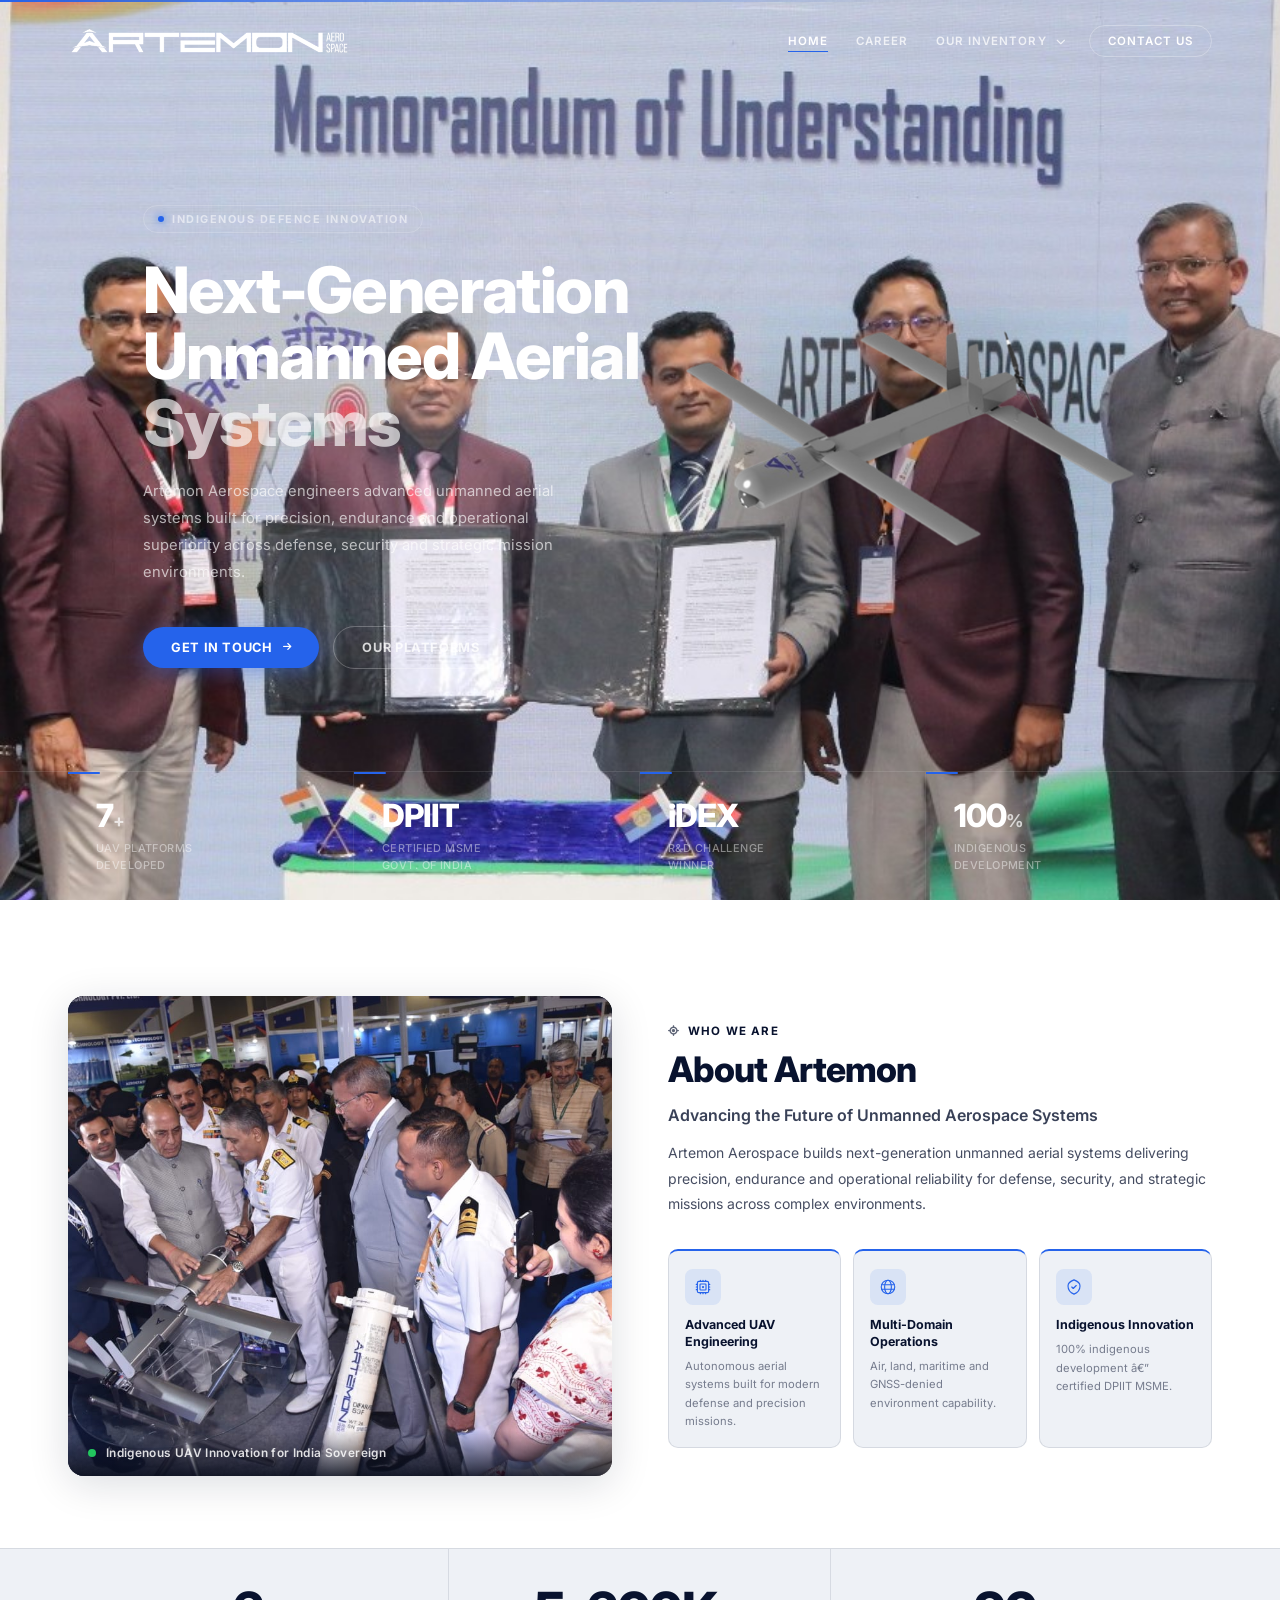
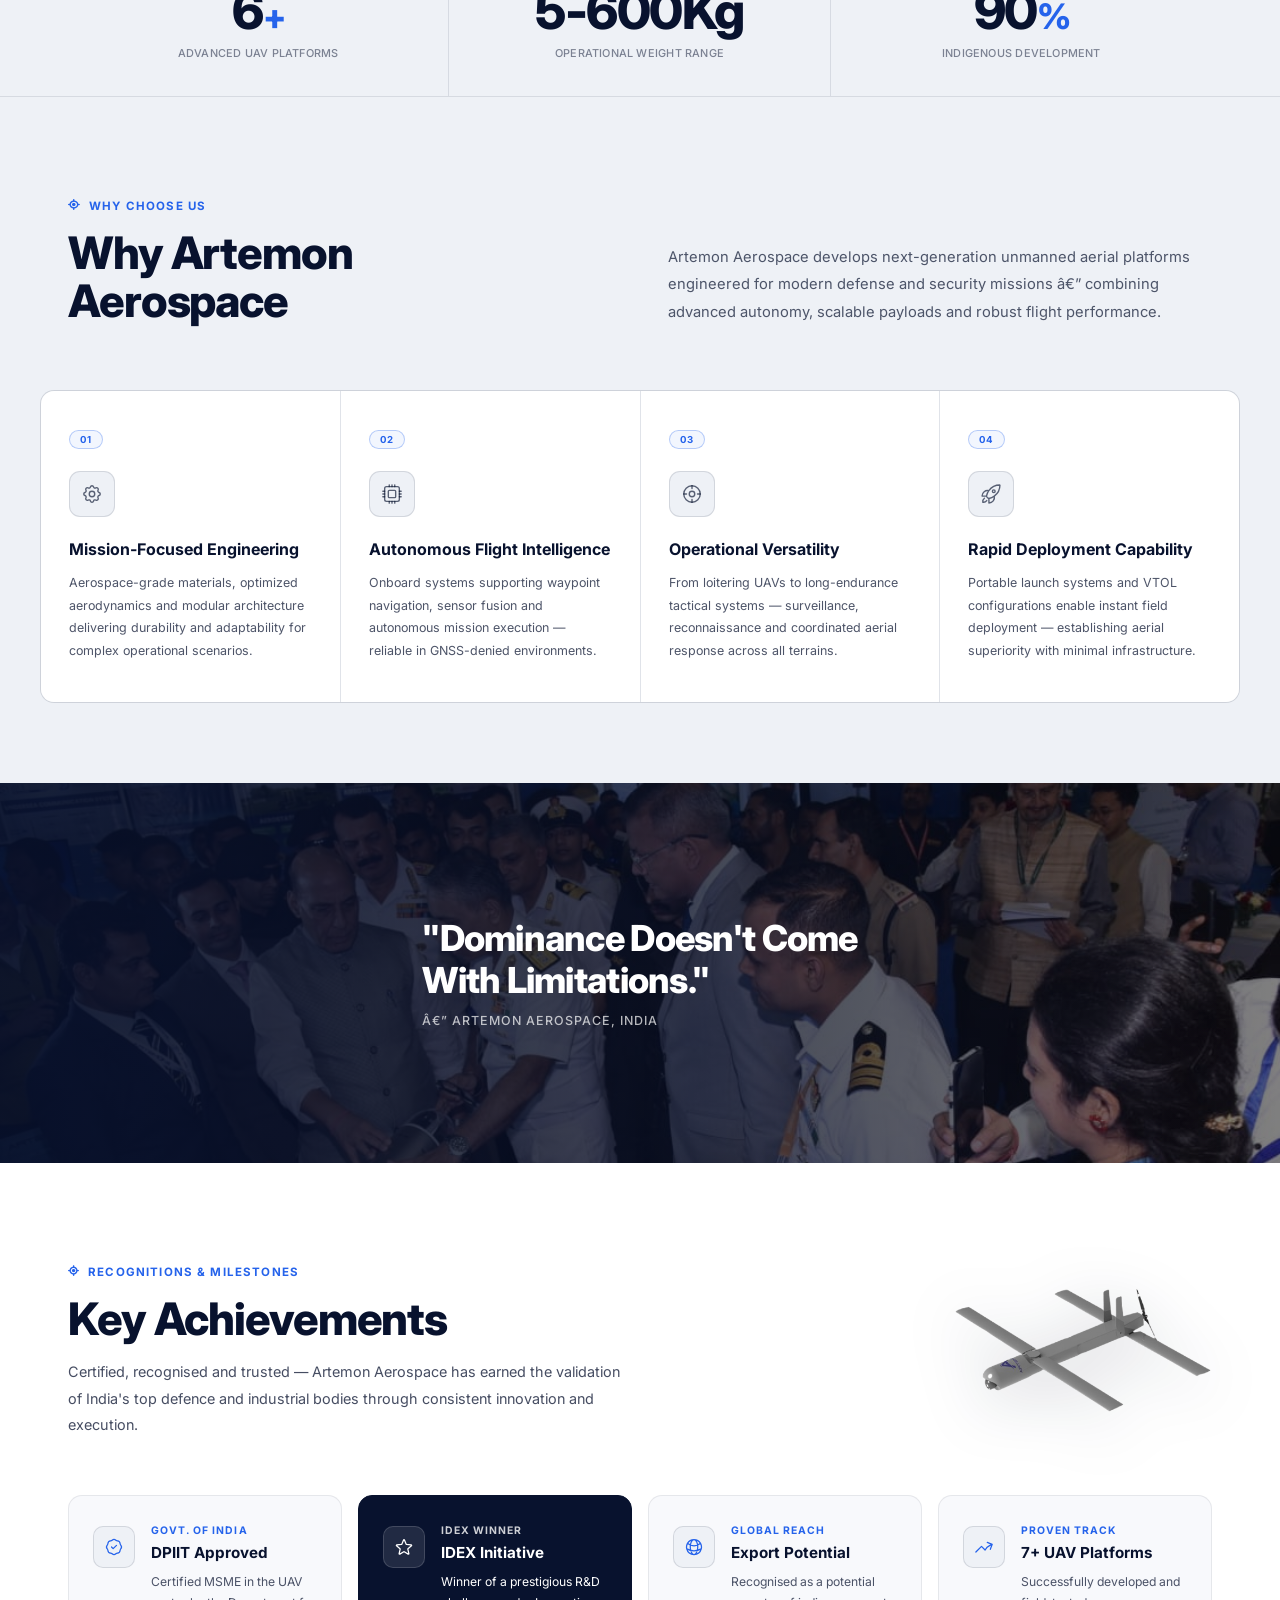
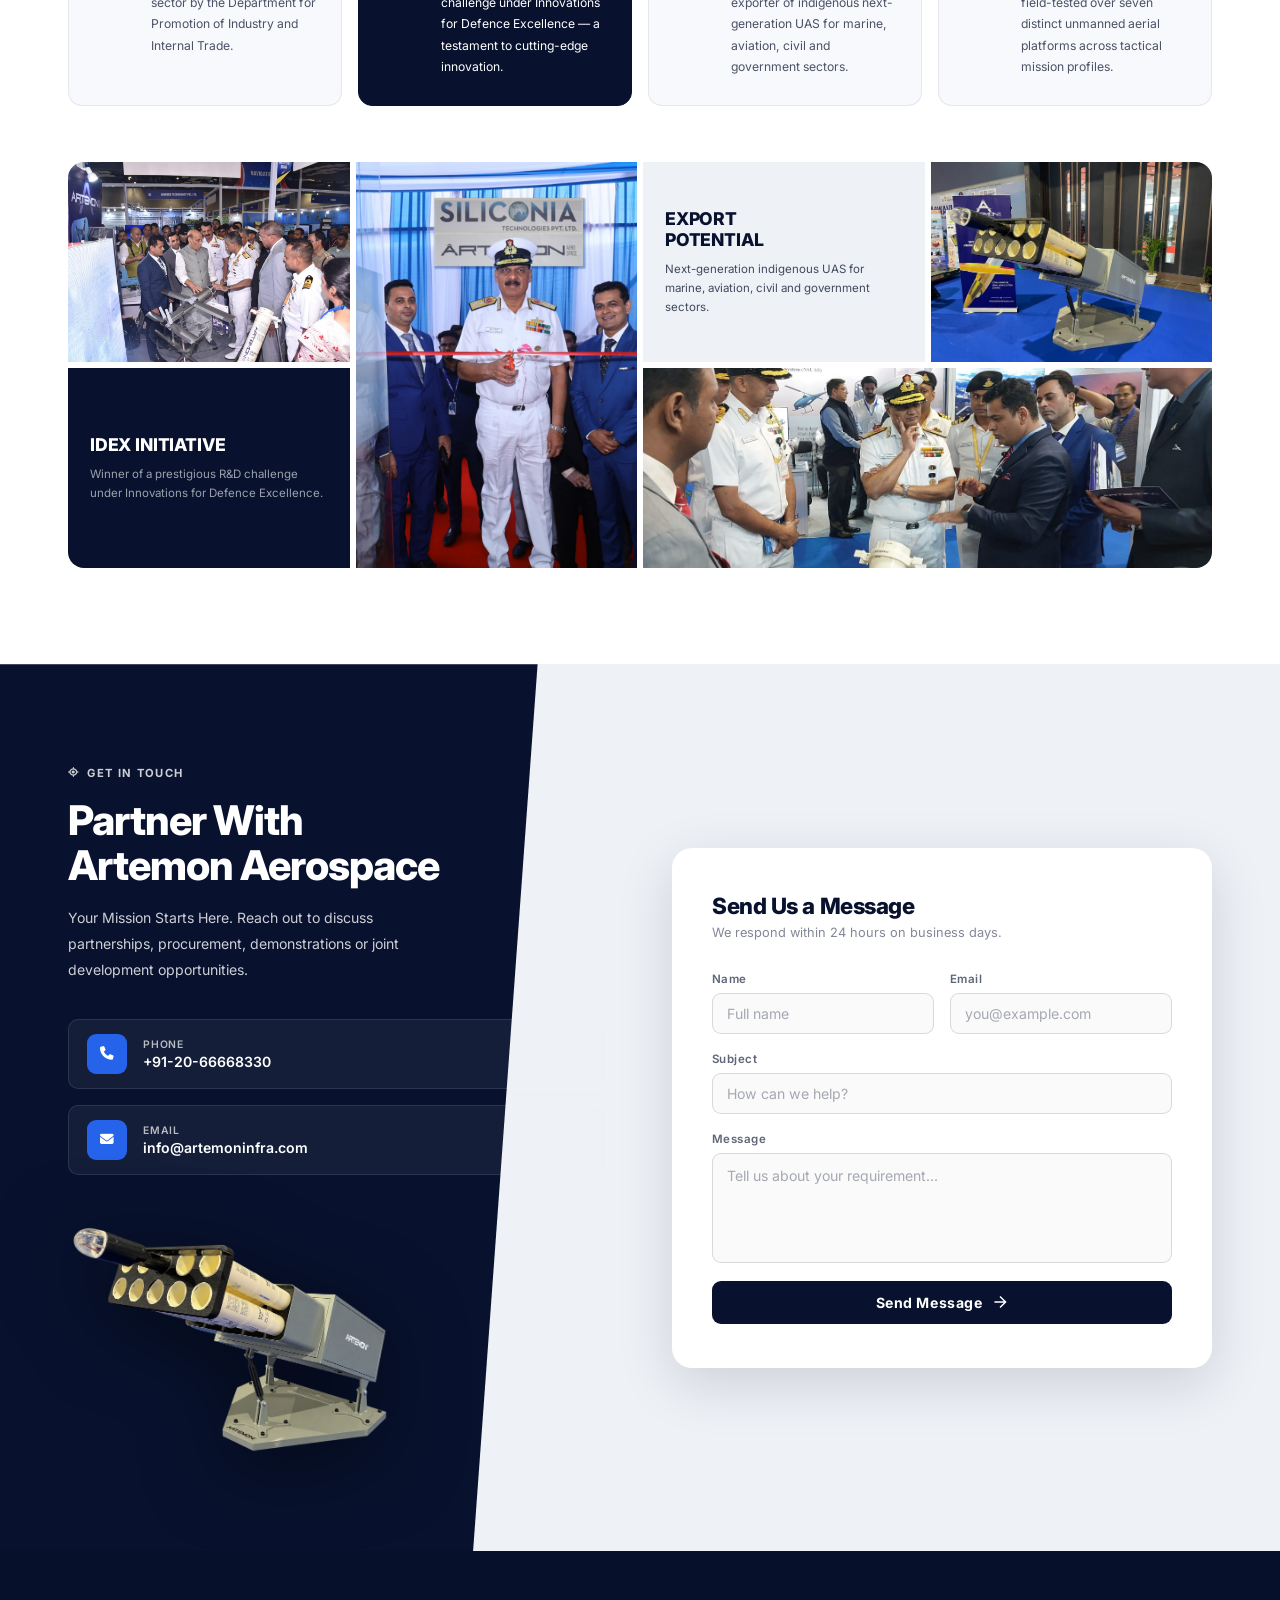
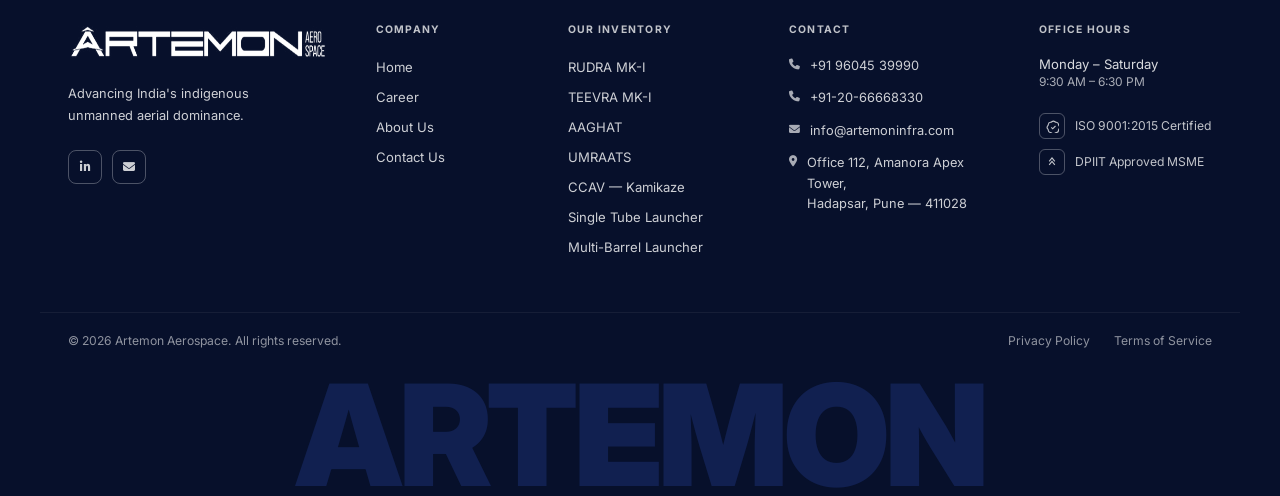
==== commit 342468d1: "upload all data" ====
--- a/index.html
+++ b/index.html
@@ -38,22 +38,22 @@
       <nav class="main-nav">
         <ul class="nav-list" id="navList">
           <li><a href="#home"    class="nav-a active">HOME</a></li>
-          <li><a href="#"        class="nav-a">CAREER</a></li>
+          <li><a href="career.html"        class="nav-a">CAREER</a></li>
           <li class="has-drop">
-            <a href="#" class="nav-a drop-trigger">
+            <a href="inventory.html" class="nav-a drop-trigger">
               OUR INVENTORY <i class="fas fa-chevron-down"></i>
             </a>
             <ul class="drop-menu">
-              <li><a href="#">TEEVRA MK â€“ I</a></li>
-              <li><a href="#">RUDRA MK-I</a></li>
-              <li><a href="#">SINGLE TUBE PNEUMATIC LAUNCHER</a></li>
-              <li><a href="#">MULTI-BARREL PNEUMATIC LAUNCHER</a></li>
-              <li><a href="#">AAGHAT | 50 KG Electric VTOL UAV</a></li>
-              <li><a href="#">UMRAATS</a></li>
-              <li><a href="#">CCAV â€“ Kamikaze</a></li>
+              <li><a href="teevra.html">TEEVRA MK-I</a></li>
+              <li><a href="inventory.html#rudra">RUDRA MK-I</a></li>
+              <li><a href="inventory.html#single-tube">SINGLE TUBE PNEUMATIC LAUNCHER</a></li>
+              <li><a href="inventory.html#multi-barrel">MULTI-BARREL PNEUMATIC LAUNCHER</a></li>
+              <li><a href="inventory.html#aaghat">AAGHAT | 50 KG Electric VTOL UAV</a></li>
+              <li><a href="inventory.html#umraats">UMRAATS</a></li>
+              <li><a href="inventory.html#ccav">CCAV — Kamikaze</a></li>
             </ul>
           </li>
-          <li><a href="#contact" class="nav-a nav-a--cta">CONTACT US</a></li>
+          <li><a href="contact.html" class="nav-a nav-a--cta">CONTACT US</a></li>
         </ul>
       </nav>
 
@@ -97,7 +97,7 @@
         </p>
 
         <div class="hero-actions">
-          <a href="#contact" class="hero-cta hero-cta--primary">
+          <a href="contact.html" class="hero-cta hero-cta--primary">
             Get In Touch <i class="fas fa-arrow-right"></i>
           </a>
           <a href="#about" class="hero-cta hero-cta--ghost">
@@ -116,7 +116,7 @@
 
     <!-- Trust stat bar â€” bottom of banner (Swiper on mobile) -->
     <div class="trust-bar">
-      <div class="container">
+      <div class="container-fluid container-fluid--swiper">
         <div class="swiper trust-swiper">
           <div class="swiper-wrapper trust-grid">
 
@@ -287,7 +287,7 @@
     </div>
 
     <!-- â”€â”€ 4 feature cards in horizontal row â”€â”€ -->
-    <div class="container why-container">
+    <div class="container-fluid container-fluid--swiper why-container">
       <div class="swiper why-swiper">
         <div class="swiper-wrapper why-cards">
 
@@ -628,9 +628,9 @@
         <div class="footer-acc-body">
           <ul class="footer-links">
             <li><a href="#home">Home</a></li>
-            <li><a href="#">Career</a></li>
+            <li><a href="career.html">Career</a></li>
             <li><a href="#about">About Us</a></li>
-            <li><a href="#contact">Contact Us</a></li>
+            <li><a href="contact.html">Contact Us</a></li>
           </ul>
         </div>
       </div>
@@ -643,13 +643,13 @@
         </button>
         <div class="footer-acc-body">
           <ul class="footer-links">
-            <li><a href="#">RUDRA MK-I</a></li>
-            <li><a href="#">TEEVRA MK-I</a></li>
-            <li><a href="#">AAGHAT</a></li>
-            <li><a href="#">UMRAATS</a></li>
-            <li><a href="#">CCAV &mdash; Kamikaze</a></li>
-            <li><a href="#">Single Tube Launcher</a></li>
-            <li><a href="#">Multi-Barrel Launcher</a></li>
+            <li><a href="inventory.html#rudra">RUDRA MK-I</a></li>
+            <li><a href="teevra.html">TEEVRA MK-I</a></li>
+            <li><a href="inventory.html#aaghat">AAGHAT</a></li>
+            <li><a href="inventory.html#umraats">UMRAATS</a></li>
+            <li><a href="inventory.html#ccav">CCAV &mdash; Kamikaze</a></li>
+            <li><a href="inventory.html#single-tube">Single Tube Launcher</a></li>
+            <li><a href="inventory.html#multi-barrel">Multi-Barrel Launcher</a></li>
           </ul>
         </div>
       </div>
--- a/style.css
+++ b/style.css
@@ -40,6 +40,21 @@
   max-width: 1200px;
   margin: 0 auto;
   padding: 0 28px;
+}
+
+/* Full-bleed shell for mobile Swipers (left-aligned with .container, open on the right) */
+.container-fluid {
+  width: 100%;
+  max-width: 1200px;
+  margin: 0 auto;
+  padding: 0 28px;
+}
+@media (max-width: 768px) {
+  .container-fluid--swiper {
+    max-width: none;
+    padding-left: 28px;
+    padding-right: 0;
+  }
 }
 
 /* ============================================================
@@ -1105,12 +1120,43 @@
     border-radius: 0;
     background: transparent;
   }
+  .why-swiper .swiper-wrapper {
+    align-items: stretch;
+  }
+  .why-swiper .swiper-slide {
+    height: auto;
+    display: flex;
+    flex-direction: column;
+    box-sizing: border-box;
+  }
   .why-card {
     border: 1px solid rgba(8,18,46,0.09);
     border-radius: 12px;
     padding: 24px 20px 28px;
+    width: 100%;
+    flex: 1;
+    height: auto;
+    box-sizing: border-box;
   }
   .why-h2 { font-size: 1.9rem; }
+
+  .trust-swiper {
+    overflow: visible;
+  }
+  .trust-swiper .swiper-wrapper {
+    align-items: stretch;
+  }
+  .trust-swiper .swiper-slide {
+    height: auto;
+    display: flex;
+    flex-direction: column;
+    box-sizing: border-box;
+  }
+  .trust-item {
+    width: 100%;
+    flex: 1;
+    box-sizing: border-box;
+  }
 }
 
 /* ── Photo strip ── */
